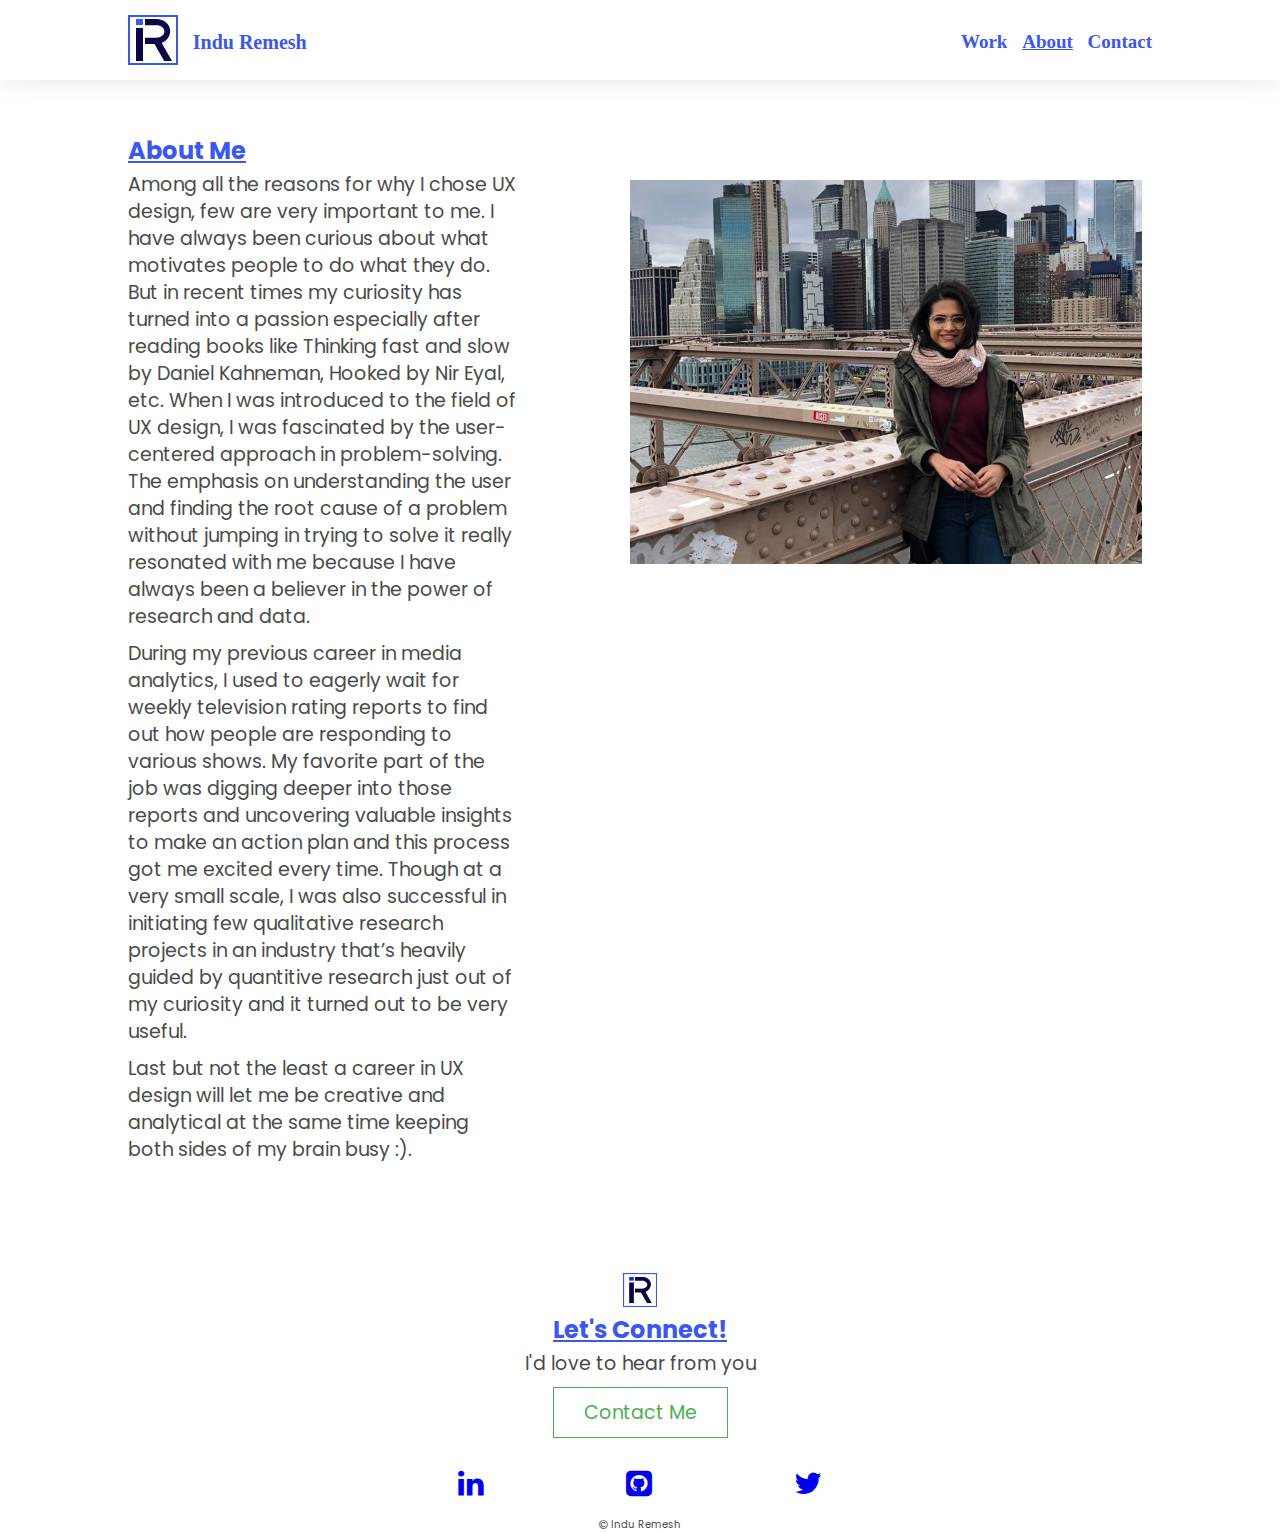
==== about.html @ 382ebcd5 "Add Sticky Nav" ====
<!DOCTYPE html>
<html>

<head>
  <title>Portfolio | Indu Remesh</title>
  <meta charset="utf-8">
  <meta name="viewport" content="width=device-width, initial-scale=1">
  <link href='https://fonts.googleapis.com/css?family=Poppins' rel='stylesheet'>
  <link href='https://fonts.googleapis.com/css?family=Roboto' rel='stylesheet'>
  <link rel="stylesheet" href="https://cdnjs.cloudflare.com/ajax/libs/font-awesome/4.7.0/css/font-awesome.min.css">
  <link rel="stylesheet" type="text/css" href="css/normalize.css">
  <link rel="stylesheet" type="text/css" href="css/style.css">
</head>

<div class="topnav desktopnone">
  <div class="navitems">
    <a href="index.html" class="active irlogo"><img src="images/mylogo.svg" alt="mylogo"></a>
    <div id="myLinks">
      <a href="index.html">Work</a>
      <a href="about.html"><span>About</span></a>
      <a href="contact.html">Contact</a>
    </div>
    <a href="javascript:void(0);" class="icon" onclick="myFunction()">
      <i class="fa fa-bars hambutton"></i>
    </a>
  </div>
</div>
<script>
  function myFunction() {
    var x = document.getElementById("myLinks");
    if (x.style.display === "block") {
      x.style.display = "none";
    } else {
      x.style.display = "block";
    }
  }
</script>
<nav class="blue bold none">
  <ul>
    <div class="navelements">
      <div class="logounit">
        <a href="index.html"><li class="irlogo"><img src="images/mylogo.svg" alt="logo"></li></a>
        <a href="index.html"><li class="myname blue">Indu Remesh</li></a>
      </div>
      <div class="menuicon fontawesome">
        <li><i class="fa fa-bars"></i></li>
      </div>
      <div class="links none">
        <a href="index.html"><li class="work">Work</li></a>
        <a href="about.html"><li class="about underline">About</li></a>
        <a href="contact.html"><li class="contact">Contact</li></a>
      </div>
    </div>
  </ul>
</nav>
<body>
  <div class="container aboutfull">
    <img src="images/induremeshpic.jpg" class="mypic none2" alt="My picture">
    <div class="myabout">
      <h2>About Me</h2>
      <p>Among all the reasons for why I chose UX design, few are very important to me. I have always been curious about what motivates people to do what they do. But in recent times my curiosity has turned into a passion especially after reading
        books like Thinking fast and slow by Daniel Kahneman, Hooked by Nir Eyal, etc. When I was introduced to the field of UX design, I was fascinated by the user-centered approach in problem-solving. The emphasis on understanding the user and
        finding the root cause of a problem without jumping in trying to solve it really resonated with me because I have always been a believer in the power of research and data.</p>

      <p>During my previous career in media analytics, I used to eagerly wait for weekly television rating reports to find out how people are responding to various shows. My favorite part of the job was digging deeper into those reports and
        uncovering valuable insights to make an action plan and this process got me excited every time. Though at a very small scale, I was also successful in initiating few qualitative research projects in an industry that’s heavily guided by
        quantitive research just out of my curiosity and it turned out to be very useful.</p>

      <p>Last but not the least a career in UX design will let me be creative and analytical at the same time keeping both sides of my brain busy :).</p>
    </div>
    <img src="images/induremeshpic.jpg" class="none desktopnone comview deskpic" alt="My picture">
  </div>
  <footer class="aligncenter">
    <img src="images/mylogo.png" class="footerlogo" width="34px" alt="logo">
    <h2 class="footernote">Let's Connect!</h2>
    <h3 class="none">I'd love to hear from you</h3>
    <a href="contact.html"><button name="button">Contact Me</button><br></a>
    <ul class="socialicons fontawesome">
      <a href="https://www.linkedin.com/in/indurk/" target="_blank">
        <li><i class="fa fa-linkedin"></i></li>
      </a>
      <a href="https://github.com/Indulr" target="_blank">
        <li><i class="fa fa-github-square"></i></li>
      </a>
      <a href="https://twitter.com/iindurem" target="_blank">
        <li><i class="fa fa-twitter"></i><br></li>
      </a>
    </ul>
    <div class="copyright">
      <i class="fa fa-copyright"></i> Indu Remesh

    </div>
  </footer>
  <!-- Global site tag (gtag.js) - Google Analytics -->
<script async src="https://www.googletagmanager.com/gtag/js?id=UA-143614689-1"></script>
<script>
  window.dataLayer = window.dataLayer || [];
  function gtag(){dataLayer.push(arguments);}
  gtag('js', new Date());

  gtag('config', 'UA-143614689-1');
</script>

</body>





</html>
---- css/style.css ----
/* GLOBAL STYLES */
* {
  box-sizing: border-box;
}


html{
  font-size: 10px;
  font-family: "poppins";
  color: #4A4A4A;
}

h1{
font-size: 3rem;
color:#3A58ED;
line-height: 4rem;
font-weight: bold;
}

h2{
  font-size: 2rem;
  line-height: 3.4rem;
  color:#3A58ED;
  text-decoration: underline;
  font-weight: bold;
}

h3{
  font-size: 1.6rem;
  line-height: 2.7rem;
}

h4{
  font-size: 1.4rem;
  margin-bottom:5px;
}
p{
  font-size: 1.6rem;
  line-height: 2.7rem;
  margin-bottom: 10px;
}
.fontawesome{
  font-size: 20px;
}

.none{
  display: none;}

  button {
    border: 1px solid #4CAF4F;
    background-color: white;
    color: #4CAF4F ;
    padding: 5px 5px;
    text-align: center;
    text-decoration: none;
    font-family: "poppins";
    font-size: 14px;
    margin-top: 10px;
    margin-bottom: 10px;
    cursor: pointer;
  }

button:hover{
  text-shadow: 0px 0px 6px rgba(255, 255, 255, 1);
  -webkit-box-shadow: 0px 5px 40px -10px rgba(0,0,0,0.57);
  -moz-box-shadow: 0px 5px 40px -10px rgba(0,0,0,0.57);
  transition: all 0.4s ease 0s;
}

  .aligncenter{
    text-align: center;
  }
  .halfimg{
    width: 48%;
  }

  .fullimg{
    width: 90%;
  }

  .marginbottom{
    margin-bottom: 40px;
  }

  .marginbottomsmall{
    margin-bottom: 20px;
  }

  .alignleft{
    text-align: left;
  }


  .blue{
      color:#3A58ED;
    }

    .black{
      color: #000000;
    }

    hr{
      border-top: 1px solid red;
    }

    .red{
      color:#E76155;
    }

    .emp{
      font-size: 2.5rem;
    }

    .squarelist {list-style-type: square;}

    .divider{
      width: 100%;
      height: 3px;
      color: red;
    }

    .bold{
      font-weight: bold;
    }
    .underline{
      text-decoration: underline;
    }

    .marginaround{
      margin: 2%;
    }

a:visited{
  color :#3A58ED;
}

a:hover{
  color: black;
}

/* navigation */

.topnav {
  box-shadow: 0 -22px 43px 0px rgba(0,0,0,.4);
}

.navitems{
  width: 91%;
  margin: 0 auto;
}


.topnav img{
  width: 50px;
}

.topnav #myLinks {
  display: none;
}

.topnav a {
  color: #3A58ED;
  padding: 5px 5px;
  text-decoration: none;
  font-size: 17px;
  display: block;
  font-weight: bold;
  font-family: "Raleway";
}

#myLinks a{
  padding-top: 8%;
  padding-bottom: 8%;
  border-bottom: 1px solid #7B8DE4;
}

#myLinks a:hover{
  color:black;
}


.topnav a.icon {
  display: block;
  position: absolute;
  right: 16px;
  top: 10px;
  font-size: 30px;
  color:#3A58ED ;
}

.topnav a:visited {
  color: #3A58ED;
}

.topnav a:hover {
  color:#3A58ED ;
}




/* Header */


header.home, .flonomain{

margin-bottom: 30px;
margin-top: 30px;

}

.herohi, .oneliner{
  font-size: 2rem;
  color: #9B9B9B;
   font-family: "Roboto";
   line-height: 3rem;
}

.heroname{
  font-family: "Roboto";
  margin-bottom: 10px;
}
.illustration{
  width: 100%;
  margin: 0 auto;
}

.herobutton{
  text-align: center;
}

.navdirection{
  padding: 2%;
  margin: 0 auto;
  background-color:#D9F6F1;
  box-shadow:
}


.navdirection a {
  font-size: 16px;
  margin-right: 30px;
  text-decoration: none;
}





.navdirection a:visited{
  color: #3A58ED;
}



/* Main */

.container{
  width: 91%;
  margin:0 auto;
}

/* Project Card on Homepage */

.project{
  width:90%;
  margin: 0 auto;
  margin-top: 50px;
  box-shadow: 0 2px 4px 0 rgba(0, 0, 0, 0.2), 0 6px 20px 0 rgba(0, 0, 0, 0.19);
  margin-bottom: 50px;

}

.projectimage{

  padding: 5%;
  background-color:#D9F6F1;
}

.projectdescription{
padding: 5%;
}

.pro1{
  width: 90%;
}


/*Case Study*/

.bgcolor{
  background-color: #D9F6F1;
}

.colorbox{
  padding:5%

}

.margincenter{
  margin: 0 auto;
}

.personaimage{
  width: 50%;
}

.papersketchimg, .wireframeimg{
  width: 80%;
}


ul.listspace li{
  margin-bottom: 10px;
}

.border{
  border-style: solid;
  border-width: thin;
}


  .previous{
    float: left;
  }

.next{
  float: right;
}

.topbutton{
  margin: 0 auto;
}

.endbuttons{
  height:   50px;
}
/* Footer */

footer ul{
  display: flex;
  width: 30%;
  justify-content: space-between;
  margin: 0 auto;
}

.socialicons{
  padding: 10px 10px;
  margin-top: 10px;
  margin-bottom: 10px;
}

.cricon{
  font-size: 1.5rem
}
.crname{
  font-size: 1.0rem
}

.cricon, .crname{
  display: inline-block;
  vertical-align: middle;
}

/*Contact Page*/

.contacttext{
  margin-top: 50px;
  margin-bottom: 20px;

}
.contactfull{
margin-bottom: 100px;

}

#contact input[type="text"],
#contact input[type="email"],
#contact input[type="tel"],
#contact input[type="url"],
#contact textarea,
#contact button[type="submit"] {
  font: 400 12px/16px "Poppins", Helvetica, Arial, sans-serif;
}

#contact {
  background: white;
  padding: 3%;

  box-shadow: 0 0 20px 0 rgba(0, 0, 0, 0.2), 0 5px 5px 0 rgba(0, 0, 0, 0.24);
}

fieldset {
  border: medium none !important;
  margin: 0 0 10px;
  min-width: 100%;
  padding: 0%;
  width: 100%;
}

#contact input[type="text"],
#contact input[type="email"],
#contact input[type="tel"],
#contact input[type="url"],
#contact textarea {
  width: 100%;
  border: 1px solid #ccc;
  background: #FFF;
  margin: 1%;
  padding: 1%;
}

#contact input[type="text"]:hover,
#contact input[type="email"]:hover,
#contact input[type="tel"]:hover,
#contact input[type="url"]:hover,
#contact textarea:hover {
  -webkit-transition: border-color 0.3s ease-in-out;
  -moz-transition: border-color 0.3s ease-in-out;
  transition: border-color 0.3s ease-in-out;
  border: 1px solid #aaa;
}

#contact textarea {
  max-width: 100%;
  height: 100px;

}

#contact button[type="submit"] {
}


.copyright {
  text-align: center;
}

#contact input:focus,
#contact textarea:focus {
  outline: 0;
  border: 1px solid #aaa;
}

::-webkit-input-placeholder {
  color: #888;
}

:-moz-placeholder {
  color: #888;
}

::-moz-placeholder {
  color: #888;
}

:-ms-input-placeholder {
  color: #888;
}

.inputspace{
  height: 40px;
}


/*About Page*/
.mypic{
  max-width: 100%;
  margin-bottom: 30px;

}

.aboutfull{
  margin-top: 30px;
}




@media screen and (min-width: 575px){

/*Global Styles */

   .none{
     display: block;
   }

   .nobutton{
     display:none;
   }

   h1{
   font-size: 6rem;
   line-height: 9rem;
   }

   h2{
     font-size: 2.4rem;
     line-height: 4.1rem;
   }

   h3{
     font-size: 1.9rem;
     line-height: 2.7rem;
   }

   p{
     font-size: 1.9rem;
     line-height: 2.7rem;
   }
.fontawesome{
  font-size: 3rem;
}
   button {
  padding: 8px 8px;
  font-size: 16px;
}

.tabnone{
  display:none;
}


.desktopnone{
  display:none;
}


/* Navigation */
nav{
  width: 100%;
  height: 80px;
  box-shadow: 0 -22px 43px 0px rgba(0,0,0,.4);
  font-family: "Raleway";
  font-size: 1.9rem;
position: relative;
}

.navelements{
  width: 80%;
  margin: 0 auto;
  display: flex;
  justify-content: space-between;
  align-items: center;
}


.irlogo,.myname{
  display: inline-block;
  vertical-align:middle;
}


.menuicon{
  display: none;
}

.irlogo{

  margin-right:10px;
  margin-top: 15px;
  margin-bottom: 15px;
}

.myname{
  font-size: 2rem;
}
.work, .about, .contact{
  display: inline-block;
  margin-left: 10px;
}



.links a:visited{
  color: #3A58ED;
}

.links a:link {
  color:#3A58ED ;
}


.links a:hover {
  color: black;
}

.links a:active {
  color: #3A58ED ;
}

.myname:hover{
  color: black;
}

/*Main */

.container{
  width: 80%;
  margin: 0 auto;
}

/* Header */
header.home{
  margin-top: 40px;
  margin-bottom: 60px;

}

.herohi, .oneliner{
  font-size: 3.5rem;
  line-height: 5.3rem;
}

.herobutton{
text-align: center;
}

.illustration{
  width: 90%;
  margin: 0 auto;
}
.viewmore{
  text-align: center;
  margin-bottom: 100px;
}




/* Project Card*/
.project{
width: 80%;
margin-bottom: 150px;
}

.pro1 , .pro2{
  display: inline-block;
  width: 48% ;
  margin-right: 5px;
}

.projectdescription{
  text-align: left;
}

.projectdescription p{
  line-height: 2.9rem;
}

/*Footer */

.footerlogo{
  margin: 0 auto;
}
.cricon{
  font-size: 20px;
}


/*Case Study */

.papersketchimg{
  width: 30%;
  margin: 1%;
}

.wireframeimg{
  display: inline-block;
  width: 40%;
  margin: 1%;
}


.colorbox{
  padding: 3%;
}

.personaimage{
  width: 30%;

}

.personaclass {
  width: 45%;
  display: inline-block;
  margin: 1%;

}

.personaclass ,{
  width: 45%;
  display: inline-block;
  margin: 1%;

}

.storyandfeature{
  width: 45%;
  display: inline-block;
  vertical-align: text-top;

}

.utupload{
  width: 20%;
  margin: 1%;
}

.fullimg{
  width: 45%;
  margin: 1%;
}

.visualtypo, .visualcolor, .visualcolorpalette{
  width: 48%;
  display: inline-block;
  vertical-align: middle;
}

.typo{
  height:10px;
}

.signupop1, .signupop2{

  width:25%;

}

.signupop1{
  margin-right: 10px;
}
.utbox{
  width: 25%;
}

ul.lessmarginbottom{
  margin-bottom: 5px;
}


.finalresult1, .finalresult2, .finalresult3{
  width: 48%;
  display: inline-block;
  vertical-align: middle;

}

.reducedcontainer{
  width:95%;
  margin: 0 auto;
}

.google, .dropbox, .box{
  width: 25%;
  display: inline-block;
  vertical-align: top;
  margin: 4%;
}

.compbutton, .topbutton{
  text-align: center;
}

.topbutton{
  margin-bottom: 50px;
}

.psrt{
  width: 48%;
  display: inline-block;
  margin: 1%;

}

.roleandtools{
  float: right;
  text-align: center;
}

.marginforproblem{
  margin-bottom: 80px;

}
.flonotext{
  margin-right: 10px;
}

.flonoheadcomp{
  width: 48%;
  display: inline-block;
  vertical-align: middle;

}

.userstories{
  margin-right: 40px;
}

.storybutton{
  text-align: center;
}

.alignleft{
  text-align: left;
}

.featuresonly{
  float: right;
}

.videowidth{
  width: 48%;
}

.contactfull{
  margin-bottom: 500px;
}

.deskpic{
  max-width: 100%;
}

.aboutfull{
  margin-top: 50px;
}



}

@media screen and (min-width: 991px){

/* Global Styles */
  button {
  padding: 10px 30px;
  font-size: 19px;
  }

  .comview{
    display:block;
  }
  .none2{
    display: none;
  }


/* Header */
  .heroelement{
    width:48%;
    display: inline-block;
    vertical-align: middle;
  }

.illustration{
  float: right;
}
.herobutton{
  text-align: left;
}

.viewmore{
  text-align: center;
  margin-bottom: 100px;

}

.contactform, .contacttext{
  width: 48%;
  display: inline-block;
  vertical-align: middle;

}

.contactfull{
  margin-top: 100px;
  margin-bottom: 420px;
}

.contactform{
  float: right;
}

.deskpic{
  margin: 1%;
  float: right;
  margin-top: 50px;
}
.myabout{
  width: 38%;
}

.deskpic{
  width: 50%;
}

.myabout, .deskpic{
  display: inline-block;
  vertical-align:middle;}

.aboutfull{
  margin-bottom: 100px;
}

.myname{
  font-family:"Raleway";
}





}
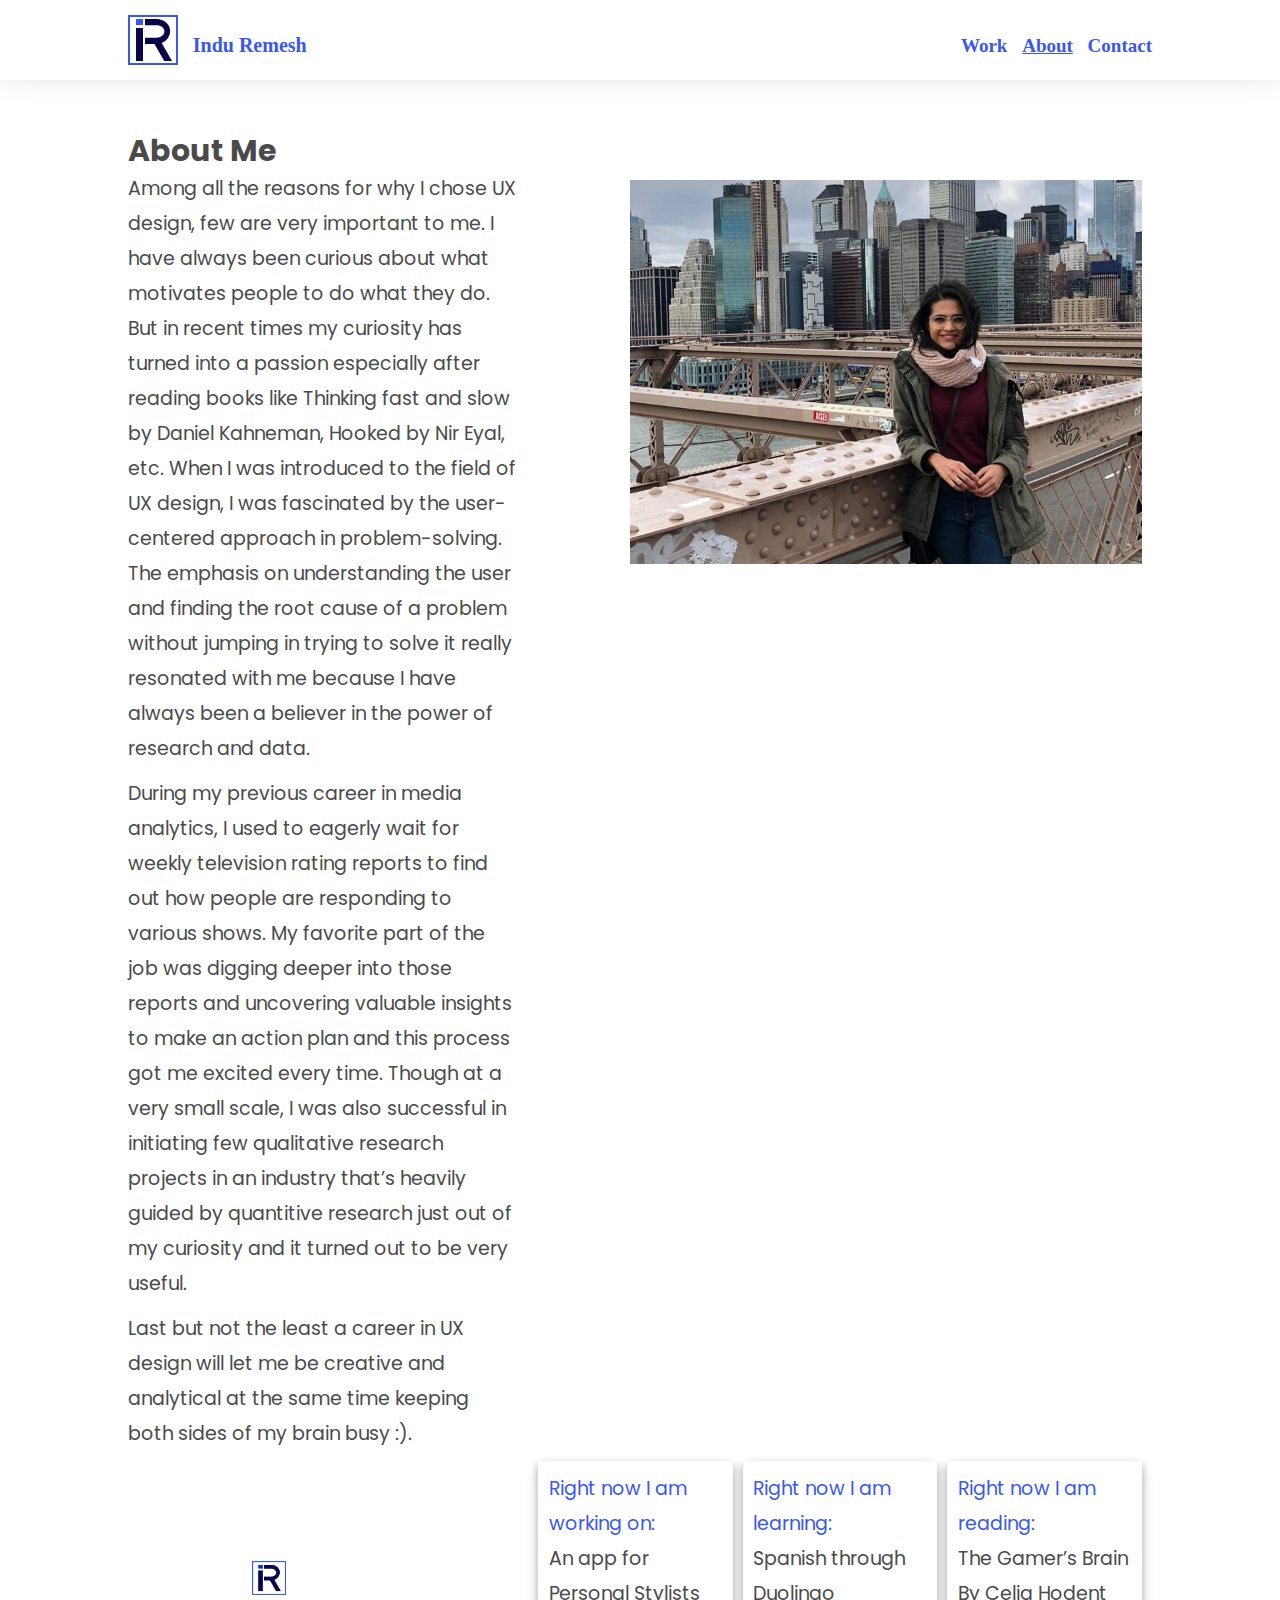
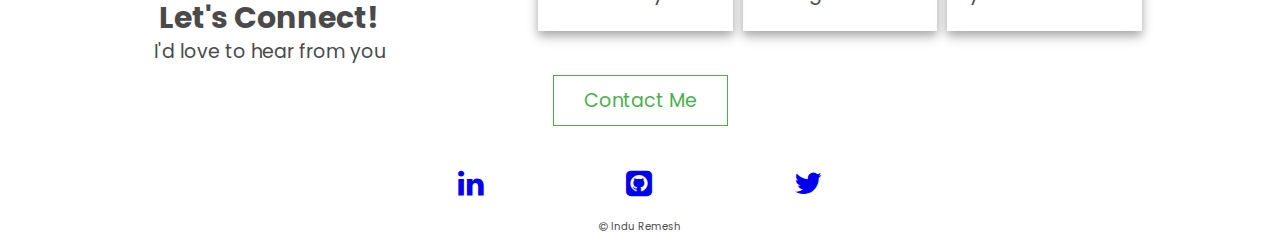
==== commit f36c1630: "Make changes to project page" ====
--- a/about.html
+++ b/about.html
@@ -57,18 +57,44 @@
   <div class="container aboutfull">
     <img src="images/induremeshpic.jpg" class="mypic none2" alt="My picture">
     <div class="myabout">
+      <div class="about1">
+
+
       <h2>About Me</h2>
       <p>Among all the reasons for why I chose UX design, few are very important to me. I have always been curious about what motivates people to do what they do. But in recent times my curiosity has turned into a passion especially after reading
         books like Thinking fast and slow by Daniel Kahneman, Hooked by Nir Eyal, etc. When I was introduced to the field of UX design, I was fascinated by the user-centered approach in problem-solving. The emphasis on understanding the user and
         finding the root cause of a problem without jumping in trying to solve it really resonated with me because I have always been a believer in the power of research and data.</p>
+</div>
+<div class="about2">
+
 
       <p>During my previous career in media analytics, I used to eagerly wait for weekly television rating reports to find out how people are responding to various shows. My favorite part of the job was digging deeper into those reports and
         uncovering valuable insights to make an action plan and this process got me excited every time. Though at a very small scale, I was also successful in initiating few qualitative research projects in an industry that’s heavily guided by
         quantitive research just out of my curiosity and it turned out to be very useful.</p>
 
+
       <p>Last but not the least a career in UX design will let me be creative and analytical at the same time keeping both sides of my brain busy :).</p>
+</div>
     </div>
     <img src="images/induremeshpic.jpg" class="none desktopnone comview deskpic" alt="My picture">
+
+  <div class="rightnowarea">
+     <div class="rightnowbox">
+    <p><span class="blue">Right now I am reading:</span><br> The Gamer’s Brain
+By Celia Hodent</p>
+</div>
+<div class="rightnowbox">
+<p><span class="blue">Right now I am learning:</span><br>Spanish through Duolingo
+</p>
+</div>
+<div class="rightnowbox">
+<p><span class="blue">Right now I am working on:</span><br>An app for Personal Stylists</p>
+</div>
+</div>
+</div>
+  </div>
+  <div class="">
+
   </div>
   <footer class="aligncenter">
     <img src="images/mylogo.png" class="footerlogo" width="34px" alt="logo">
--- a/css/style.css
+++ b/css/style.css
@@ -18,12 +18,17 @@
 }
 
 h2{
-  font-size: 2rem;
-  line-height: 3.4rem;
-  color:#3A58ED;
-  text-decoration: underline;
+  font-size: 2.4rem;
+  line-height: 3rem;
+  color:;
+  text-decoration:none;
   font-weight: bold;
 }
+
+.h2color{
+  color: ;
+}
+
 
 h3{
   font-size: 1.6rem;
@@ -56,7 +61,7 @@
     font-family: "poppins";
     font-size: 14px;
     margin-top: 10px;
-    margin-bottom: 10px;
+    margin-bottom: 20px;
     cursor: pointer;
   }
 
@@ -137,6 +142,13 @@
 a:hover{
   color: black;
 }
+
+.sticky {
+  position: fixed;
+  top: 0;
+  width: 100%;
+}
+
 
 /* navigation */
 
@@ -232,8 +244,8 @@
 .navdirection{
   padding: 2%;
   margin: 0 auto;
-  background-color:#D9F6F1;
-  box-shadow:
+  background-color:#f6e8ea;
+
 }
 
 
@@ -241,7 +253,16 @@
   font-size: 16px;
   margin-right: 30px;
   text-decoration: none;
-}
+  font-weight: bold;
+}
+
+
+.finalborder{
+  border: 1px solid #3A58ED ;
+  padding: 1%
+}
+
+
 
 
 
@@ -331,6 +352,11 @@
 .topbutton{
   margin: 0 auto;
 }
+
+li{
+  line-height: 3.5rem;
+}
+
 
 .endbuttons{
   height:   50px;
@@ -474,6 +500,13 @@
 }
 
 
+.rightnowbox{
+  width: 50%;
+  padding: 2%;
+  box-shadow: 0 4px 8px 0 rgba(0, 0, 0, 0.2), 0 6px 12px 0 rgba(0, 0, 0, 0.19);
+  margin-bottom: 20px;
+}
+
 
 
 @media screen and (min-width: 575px){
@@ -494,9 +527,10 @@
    }
 
    h2{
-     font-size: 2.4rem;
+     font-size: 3rem;
      line-height: 4.1rem;
    }
+
 
    h3{
      font-size: 1.9rem;
@@ -505,7 +539,7 @@
 
    p{
      font-size: 1.9rem;
-     line-height: 2.7rem;
+     line-height: 3.5rem;
    }
 .fontawesome{
   font-size: 3rem;
@@ -827,6 +861,7 @@
 
 
 
+
 }
 
 @media screen and (min-width: 991px){
@@ -864,6 +899,18 @@
   margin-bottom: 100px;
 
 }
+.tools{
+  margin-top: 50px;
+}
+
+.tools h3{
+  line-height: 3rem;
+}
+
+.roles h3{
+  line-height: 3rem;
+}
+
 
 .contactform, .contacttext{
   width: 48%;
@@ -906,8 +953,16 @@
   font-family:"Raleway";
 }
 
-
-
-
-
-}
+.rightnowbox{
+  width: 19%;
+  padding: 1%;
+  box-shadow: 0 4px 8px 0 rgba(0, 0, 0, 0.2), 0 6px 12px 0 rgba(0, 0, 0, 0.19);
+  margin-bottom: 20px;
+  display: inline-block;
+  margin-right:  10px;
+  float: right;
+}
+
+
+
+}
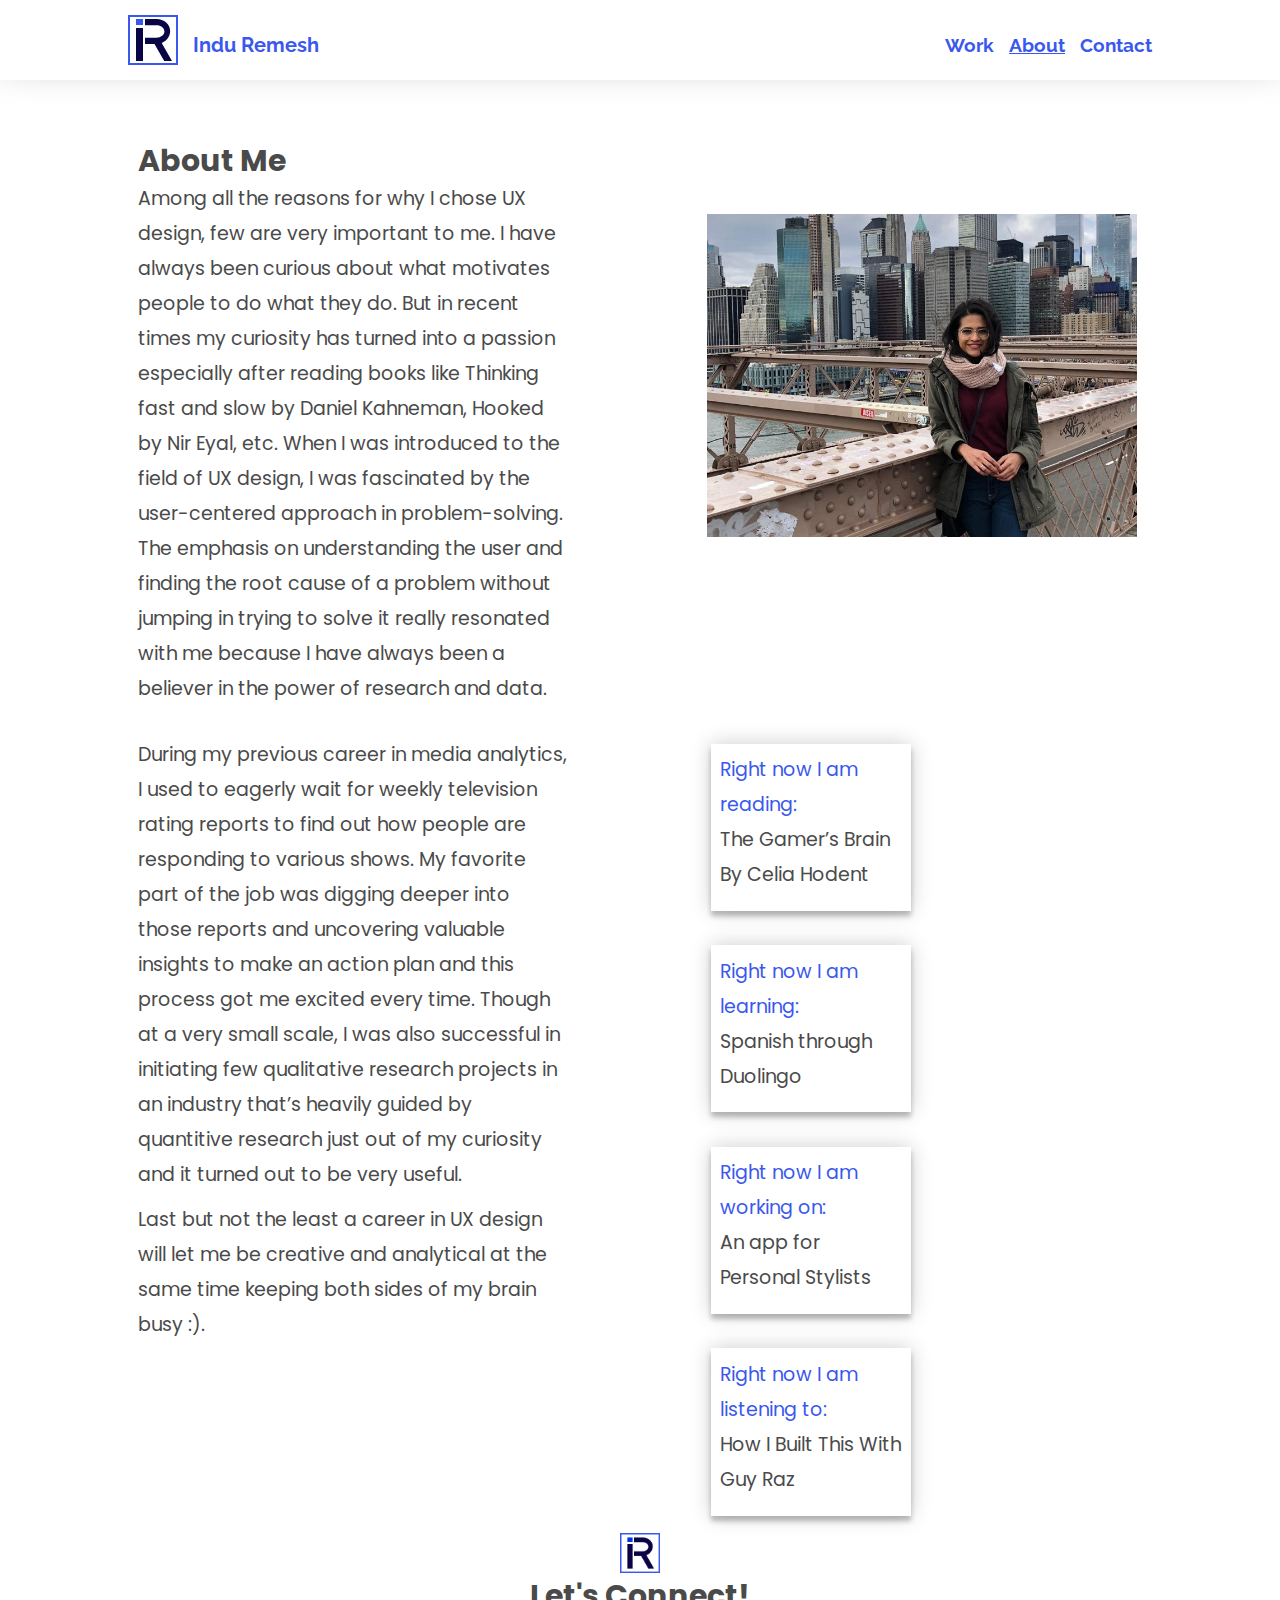
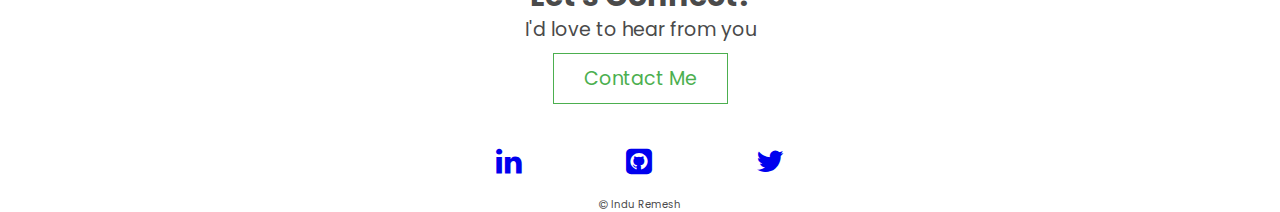
==== commit c05d776a: "Make changes to sticky nav" ====
--- a/about.html
+++ b/about.html
@@ -7,10 +7,15 @@
   <meta name="viewport" content="width=device-width, initial-scale=1">
   <link href='https://fonts.googleapis.com/css?family=Poppins' rel='stylesheet'>
   <link href='https://fonts.googleapis.com/css?family=Roboto' rel='stylesheet'>
+  <link href='https://fonts.googleapis.com/css?family=Raleway:800' rel='stylesheet' type='text/css'>
+<link href='https://fonts.googleapis.com/css?family=Raleway:100' rel='stylesheet' type='text/css'>
+
+
   <link rel="stylesheet" href="https://cdnjs.cloudflare.com/ajax/libs/font-awesome/4.7.0/css/font-awesome.min.css">
   <link rel="stylesheet" type="text/css" href="css/normalize.css">
   <link rel="stylesheet" type="text/css" href="css/style.css">
 </head>
+
 
 <div class="topnav desktopnone">
   <div class="navitems">
@@ -54,83 +59,81 @@
   </ul>
 </nav>
 <body>
-  <div class="container aboutfull">
-    <img src="images/induremeshpic.jpg" class="mypic none2" alt="My picture">
-    <div class="myabout">
-      <div class="about1">
+  <div class="container">
+    <div class="aboutinfull">
 
 
+    <div class="firstpartabout">
       <h2>About Me</h2>
-      <p>Among all the reasons for why I chose UX design, few are very important to me. I have always been curious about what motivates people to do what they do. But in recent times my curiosity has turned into a passion especially after reading
-        books like Thinking fast and slow by Daniel Kahneman, Hooked by Nir Eyal, etc. When I was introduced to the field of UX design, I was fascinated by the user-centered approach in problem-solving. The emphasis on understanding the user and
-        finding the root cause of a problem without jumping in trying to solve it really resonated with me because I have always been a believer in the power of research and data.</p>
-</div>
-<div class="about2">
+       <p>Among all the reasons for why I chose UX design, few are very important to me. I have always been curious about what motivates people to do what they do. But in recent times my curiosity has turned into a passion especially after reading
+         books like Thinking fast and slow by Daniel Kahneman, Hooked by Nir Eyal, etc. When I was introduced to the field of UX design, I was fascinated by the user-centered approach in problem-solving. The emphasis on understanding the user and
+         finding the root cause of a problem without jumping in trying to solve it really resonated with me because I have always been a believer in the power of research and data.</p>
+    </div>
+    <div class="firstpartabout floatright margintop">
+     <img src="images/induremeshpic.jpg" class="none desktopnone comview deskpic" alt="My picture">
+       </div>
 
-
-      <p>During my previous career in media analytics, I used to eagerly wait for weekly television rating reports to find out how people are responding to various shows. My favorite part of the job was digging deeper into those reports and
+       <div class="secondpartabout">
+         <p>During my previous career in media analytics, I used to eagerly wait for weekly television rating reports to find out how people are responding to various shows. My favorite part of the job was digging deeper into those reports and
         uncovering valuable insights to make an action plan and this process got me excited every time. Though at a very small scale, I was also successful in initiating few qualitative research projects in an industry that’s heavily guided by
         quantitive research just out of my curiosity and it turned out to be very useful.</p>
 
 
       <p>Last but not the least a career in UX design will let me be creative and analytical at the same time keeping both sides of my brain busy :).</p>
-</div>
-    </div>
-    <img src="images/induremeshpic.jpg" class="none desktopnone comview deskpic" alt="My picture">
 
-  <div class="rightnowarea">
-     <div class="rightnowbox">
+       </div>
+       <div class="secondpartbox">
+         <div class="rightnowarea">
+     <div class="box newrightnow">
     <p><span class="blue">Right now I am reading:</span><br> The Gamer’s Brain
 By Celia Hodent</p>
 </div>
-<div class="rightnowbox">
+<div class="box newrightnow">
 <p><span class="blue">Right now I am learning:</span><br>Spanish through Duolingo
 </p>
 </div>
-<div class="rightnowbox">
+<div class="box newrightnow">
 <p><span class="blue">Right now I am working on:</span><br>An app for Personal Stylists</p>
+</div>
+<div class="box newrightnow">
+<p><span class="blue">Right now I am listening to:</span><br>How I Built This With Guy Raz </p>
 </div>
 </div>
 </div>
   </div>
-  <div class="">
 
-  </div>
-  <footer class="aligncenter">
-    <img src="images/mylogo.png" class="footerlogo" width="34px" alt="logo">
-    <h2 class="footernote">Let's Connect!</h2>
-    <h3 class="none">I'd love to hear from you</h3>
-    <a href="contact.html"><button name="button">Contact Me</button><br></a>
-    <ul class="socialicons fontawesome">
-      <a href="https://www.linkedin.com/in/indurk/" target="_blank">
-        <li><i class="fa fa-linkedin"></i></li>
-      </a>
-      <a href="https://github.com/Indulr" target="_blank">
-        <li><i class="fa fa-github-square"></i></li>
-      </a>
-      <a href="https://twitter.com/iindurem" target="_blank">
-        <li><i class="fa fa-twitter"></i><br></li>
-      </a>
-    </ul>
-    <div class="copyright">
-      <i class="fa fa-copyright"></i> Indu Remesh
+          </div>
 
-    </div>
-  </footer>
-  <!-- Global site tag (gtag.js) - Google Analytics -->
-<script async src="https://www.googletagmanager.com/gtag/js?id=UA-143614689-1"></script>
-<script>
-  window.dataLayer = window.dataLayer || [];
-  function gtag(){dataLayer.push(arguments);}
-  gtag('js', new Date());
+          <footer class="aligncenter container">
+            <img src="images/mylogo.png" class="footerlogo" width="40px" alt="logo">
+            <h2 class="footernote">Let's Connect!</h2>
+            <h3 class="none">I'd love to hear from you</h3>
+            <a href="contact.html"><button name="button">Contact Me</button><br></a>
+            <ul class="socialicons fontawesome">
+              <a href="https://www.linkedin.com/in/indurk/" target="_blank">
+                <li><i class="fa fa-linkedin"></i></li>
+              </a>
+              <a href="https://github.com/Indulr" target="-_blank">
+                <li><i class="fa fa-github-square"></i></li>
+              </a>
+              <a href="https://twitter.com/iindurem" target="_blank">
+                <li><i class="fa fa-twitter"></i><br></li>
+              </a>
+            </ul>
+            <i class="fa fa-copyright"></i> Indu Remesh
+          </footer>
+        </div>
+        </div>
+        <!-- Global site tag (gtag.js) - Google Analytics -->
+        <script async src="https://www.googletagmanager.com/gtag/js?id=UA-143614689-1"></script>
+        <script>
+        window.dataLayer = window.dataLayer || [];
+        function gtag(){dataLayer.push(arguments);}
+        gtag('js', new Date());
 
-  gtag('config', 'UA-143614689-1');
-</script>
+        gtag('config', 'UA-143614689-1');
+        </script>
 
-</body>
+        </body>
 
-
-
-
-
-</html>
+        </html>
--- a/css/style.css
+++ b/css/style.css
@@ -19,7 +19,7 @@
 
 h2{
   font-size: 2.4rem;
-  line-height: 3rem;
+  line-height: 3.4rem;
   color:;
   text-decoration:none;
   font-weight: bold;
@@ -209,10 +209,7 @@
 }
 
 
-
-
 /* Header */
-
 
 header.home, .flonomain{
 
@@ -240,38 +237,6 @@
 .herobutton{
   text-align: center;
 }
-
-.navdirection{
-  padding: 2%;
-  margin: 0 auto;
-  background-color:#f6e8ea;
-
-}
-
-
-.navdirection a {
-  font-size: 16px;
-  margin-right: 30px;
-  text-decoration: none;
-  font-weight: bold;
-}
-
-
-.finalborder{
-  border: 1px solid #3A58ED ;
-  padding: 1%
-}
-
-
-
-
-
-
-
-.navdirection a:visited{
-  color: #3A58ED;
-}
-
 
 
 /* Main */
@@ -489,23 +454,9 @@
 
 
 /*About Page*/
-.mypic{
-  max-width: 100%;
-  margin-bottom: 30px;
-
-}
-
-.aboutfull{
-  margin-top: 30px;
-}
-
-
-.rightnowbox{
-  width: 50%;
-  padding: 2%;
-  box-shadow: 0 4px 8px 0 rgba(0, 0, 0, 0.2), 0 6px 12px 0 rgba(0, 0, 0, 0.19);
-  margin-bottom: 20px;
-}
+
+
+
 
 
 
@@ -603,6 +554,9 @@
   margin-left: 10px;
 }
 
+.links a{
+  font-family:"Raleway";
+}
 
 
 .links a:visited{
@@ -854,11 +808,6 @@
 .deskpic{
   max-width: 100%;
 }
-
-.aboutfull{
-  margin-top: 50px;
-}
-
 
 
 
@@ -931,15 +880,12 @@
 .deskpic{
   margin: 1%;
   float: right;
-  margin-top: 50px;
 }
 .myabout{
   width: 38%;
 }
 
-.deskpic{
-  width: 50%;
-}
+
 
 .myabout, .deskpic{
   display: inline-block;
@@ -953,16 +899,82 @@
   font-family:"Raleway";
 }
 
-.rightnowbox{
-  width: 19%;
-  padding: 1%;
-  box-shadow: 0 4px 8px 0 rgba(0, 0, 0, 0.2), 0 6px 12px 0 rgba(0, 0, 0, 0.19);
-  margin-bottom: 20px;
-  display: inline-block;
-  margin-right:  10px;
+.newrightnow{
+  width: 200px;
+  box-shadow:0 0 20px 0 rgba(0, 0, 0, 0.2), 0 5px 5px 0 rgba(0, 0, 0, 0.24);
+  padding: 2%;
+
+}
+
+.firstpartabout{
+  width: 42%;
+  display: inline-block;
+  vertical-align: middle;
+  margin: 1%;
+}
+
+.floatright{
   float: right;
 }
 
-
-
-}
+.margintop{
+margin-top: 80px;
+
+}
+
+.aboutinfull{
+  margin-top: 50px;
+}
+
+.secondpartbox{
+  width: 42%;
+  margin-left: 11%;
+
+}
+
+
+.secondpartabout{
+  width: 42%;
+  margin: 1%;
+}
+
+
+.secondpartbox, .secondpartabout{
+display: inline-block;
+vertical-align: top;
+}
+
+.navdirection{
+  margin: 0 auto;
+  background-color:#f6e8ea;
+  padding-top:2%;
+  padding-bottom: 2%;
+}
+
+.stickymenuitems{
+  width: 80%;
+  margin: 0 auto;
+}
+
+.navdirection a {
+  font-size: 16px;
+  margin-right: 3%;
+  margin-top: 2%;
+  margin-bottom: 2%;
+  text-decoration: none;
+  font-weight: bold;
+  font-family: "Raleway";
+}
+
+
+.finalborder{
+  border: 1px solid #3A58ED ;
+  padding: 1%
+}
+
+
+
+
+
+
+}
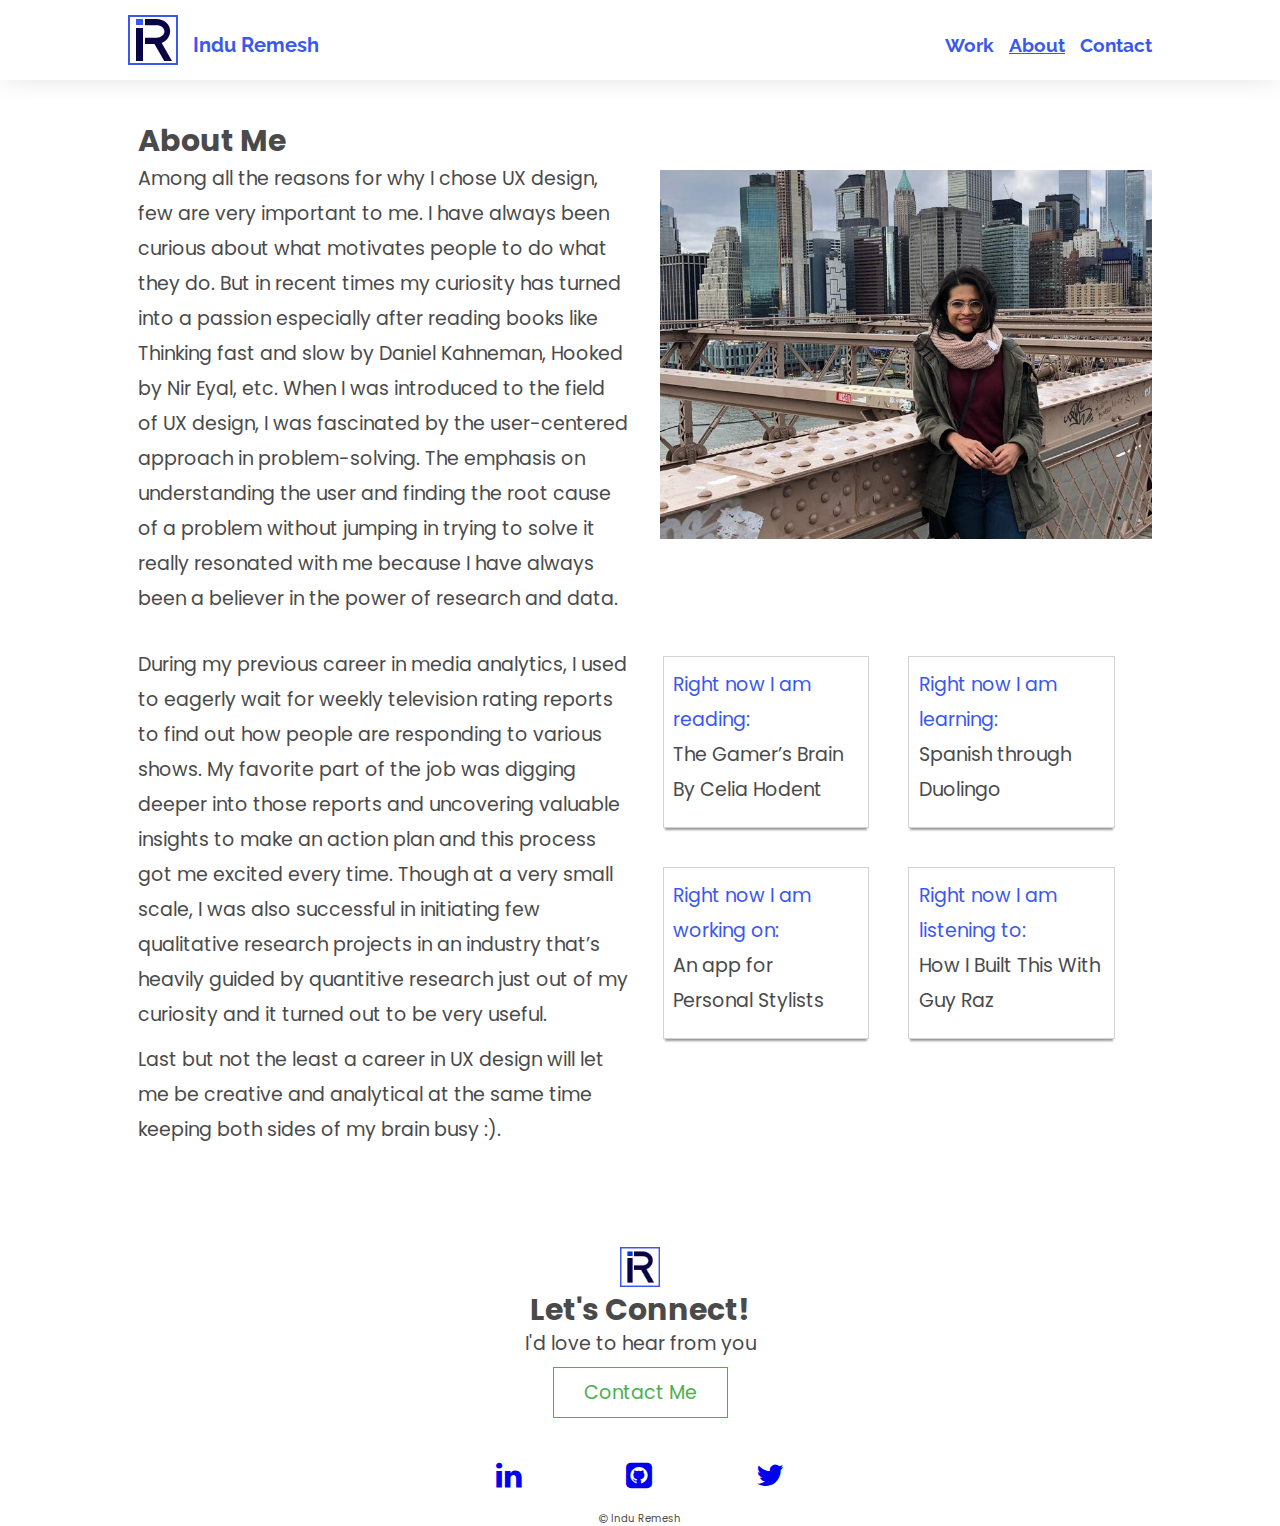
==== commit bb2d5330: "Make changes to about page" ====
--- a/about.html
+++ b/about.html
@@ -65,11 +65,12 @@
 
     <div class="firstpartabout">
       <h2>About Me</h2>
+      <img src="images/induremeshpic.jpg" class="none2 mobpic" alt="My picture">
        <p>Among all the reasons for why I chose UX design, few are very important to me. I have always been curious about what motivates people to do what they do. But in recent times my curiosity has turned into a passion especially after reading
          books like Thinking fast and slow by Daniel Kahneman, Hooked by Nir Eyal, etc. When I was introduced to the field of UX design, I was fascinated by the user-centered approach in problem-solving. The emphasis on understanding the user and
          finding the root cause of a problem without jumping in trying to solve it really resonated with me because I have always been a believer in the power of research and data.</p>
     </div>
-    <div class="firstpartabout floatright margintop">
+    <div class="firstpartaboutpic">
      <img src="images/induremeshpic.jpg" class="none desktopnone comview deskpic" alt="My picture">
        </div>
 
@@ -84,6 +85,9 @@
        </div>
        <div class="secondpartbox">
          <div class="rightnowarea">
+           <div class="boxes">
+
+
      <div class="box newrightnow">
     <p><span class="blue">Right now I am reading:</span><br> The Gamer’s Brain
 By Celia Hodent</p>
@@ -92,12 +96,17 @@
 <p><span class="blue">Right now I am learning:</span><br>Spanish through Duolingo
 </p>
 </div>
+ </div>
+ <div class="boxes">
+
+
 <div class="box newrightnow">
 <p><span class="blue">Right now I am working on:</span><br>An app for Personal Stylists</p>
 </div>
 <div class="box newrightnow">
 <p><span class="blue">Right now I am listening to:</span><br>How I Built This With Guy Raz </p>
 </div>
+ </div>
 </div>
 </div>
   </div>
--- a/css/style.css
+++ b/css/style.css
@@ -149,6 +149,33 @@
   width: 100%;
 }
 
+.tooltip {
+  position: relative;
+  display: inline-block;
+  border-bottom: 1px dotted darkgrey;
+
+}
+
+.tooltip .tooltiptext {
+  visibility: hidden;
+  width: 230px;
+  background-color: White;
+  font-size: 20px;
+  color: darkgrey;
+  text-align: center;
+  border: 1px solid lightgrey;
+  border-radius: 6px;
+  position: absolute;
+
+}
+
+.tooltip:hover .tooltiptext {
+  visibility: visible;
+}
+
+
+
+
 
 /* navigation */
 
@@ -455,9 +482,30 @@
 
 /*About Page*/
 
-
-
-
+.aboutinfull{
+  margin-top: 30px;
+  margin-bottom: 80px;
+}
+
+.firstpartabout img{
+  width: 100%;
+  margin-top: 10px;
+  margin-bottom: 10px;
+}
+
+.newrightnow{
+  width: 200px;
+  border: 1px solid lightgrey;
+  box-shadow:0 4px 2px -2px rgba(0,0,0,0.4);
+  padding: 2%;
+  margin: 1%;
+  }
+
+
+.boxes{
+  display: flex;
+
+}
 
 
 @media screen and (min-width: 575px){
@@ -528,6 +576,9 @@
   align-items: center;
 }
 
+.myname{
+  font-family:"Raleway";
+}
 
 .irlogo,.myname{
   display: inline-block;
@@ -578,6 +629,12 @@
 
 .myname:hover{
   color: black;
+}
+
+.tooltip .tooltiptext {
+
+  width: 400px;
+
 }
 
 /*Main */
@@ -805,13 +862,19 @@
   margin-bottom: 500px;
 }
 
-.deskpic{
-  max-width: 100%;
-}
-
-
-
-}
+/* About */
+
+
+.newrightnow{
+  width: 45%;
+  border: 1px solid lightgrey;
+  box-shadow:0 4px 2px -2px rgba(0,0,0,0.4);
+  padding: 2%;
+
+  }
+
+
+
 
 @media screen and (min-width: 991px){
 
@@ -846,8 +909,35 @@
 .viewmore{
   text-align: center;
   margin-bottom: 100px;
-
-}
+}
+
+/* Sticky Menu*/
+
+.navdirection{
+  width: 100%;
+  margin: 0 auto;
+  background-color:#f6e8ea;
+  padding-top:2%;
+  padding-bottom: 2%;
+}
+
+.stickymenuitems{
+display: flex;
+justify-content: center;
+justify-content:
+
+}
+
+.navdirection a {
+  font-size: 16px;
+  margin-left: 1%;
+  margin-right: 1%;
+  text-decoration: none;
+  font-weight: bold;
+  font-family: "Raleway";
+}
+
+/* Case Study */
 .tools{
   margin-top: 50px;
 }
@@ -860,6 +950,7 @@
   line-height: 3rem;
 }
 
+/* Contact */
 
 .contactform, .contacttext{
   width: 48%;
@@ -876,105 +967,95 @@
 .contactform{
   float: right;
 }
+.myname{
+  font-family:"Raleway";
+}
+
+
+/* About */
 
 .deskpic{
-  margin: 1%;
-  float: right;
-}
-.myabout{
-  width: 38%;
-}
-
-
-
-.myabout, .deskpic{
-  display: inline-block;
-  vertical-align:middle;}
+  max-width: 100%;
+}
 
 .aboutfull{
   margin-bottom: 100px;
 }
 
-.myname{
-  font-family:"Raleway";
+.firstpartaboutpic{
+  width: 48%;
+  margin-top: 60px;
+  float: right;
+}
+
+.firstpartabout{
+  width: 48%;
+  margin: 1%;
+}
+
+.firstpartabout, .firstpartaboutpic{
+  display: inline-block;
+  vertical-align: top;
 }
 
 .newrightnow{
-  width: 200px;
-  box-shadow:0 0 20px 0 rgba(0, 0, 0, 0.2), 0 5px 5px 0 rgba(0, 0, 0, 0.24);
+  width:45%;
+  border: 1px solid lightgrey;
+  box-shadow:0 4px 2px -2px rgba(0,0,0,0.4);
   padding: 2%;
 
 }
 
-.firstpartabout{
-  width: 42%;
-  display: inline-block;
-  vertical-align: middle;
+.secondpartabout{
+  width: 48%;
   margin: 1%;
 }
 
-.floatright{
-  float: right;
-}
-
-.margintop{
-margin-top: 80px;
-
-}
-
-.aboutinfull{
-  margin-top: 50px;
-}
 
 .secondpartbox{
-  width: 42%;
-  margin-left: 11%;
-
-}
-
-
-.secondpartabout{
-  width: 42%;
-  margin: 1%;
+  width: 48%;
 }
 
 
 .secondpartbox, .secondpartabout{
-display: inline-block;
-vertical-align: top;
-}
-
-.navdirection{
-  margin: 0 auto;
-  background-color:#f6e8ea;
-  padding-top:2%;
-  padding-bottom: 2%;
-}
-
-.stickymenuitems{
-  width: 80%;
-  margin: 0 auto;
-}
-
-.navdirection a {
-  font-size: 16px;
-  margin-right: 3%;
-  margin-top: 2%;
-  margin-bottom: 2%;
-  text-decoration: none;
-  font-weight: bold;
-  font-family: "Raleway";
-}
-
-
-.finalborder{
-  border: 1px solid #3A58ED ;
-  padding: 1%
-}
-
-
-
-
-
-
-}
+  display: inline-block;
+  vertical-align: top;
+}
+
+
+
+.boxes{
+  display:flex;
+}
+
+
+
+
+.tooltip {
+  position: relative;
+  display: inline-block;
+  border-bottom: 1px dotted darkgrey;
+
+}
+
+.tooltip .tooltiptext {
+  visibility: hidden;
+  width: 400px;
+  background-color: White;
+  font-size: 20px;
+  color: darkgrey;
+  text-align: center;
+  border: 1px solid lightgrey;
+  border-radius: 6px;
+  position: absolute;
+  z-index: 2;
+}
+
+.tooltip:hover .tooltiptext {
+  visibility: visible;
+}
+
+
+
+
+}
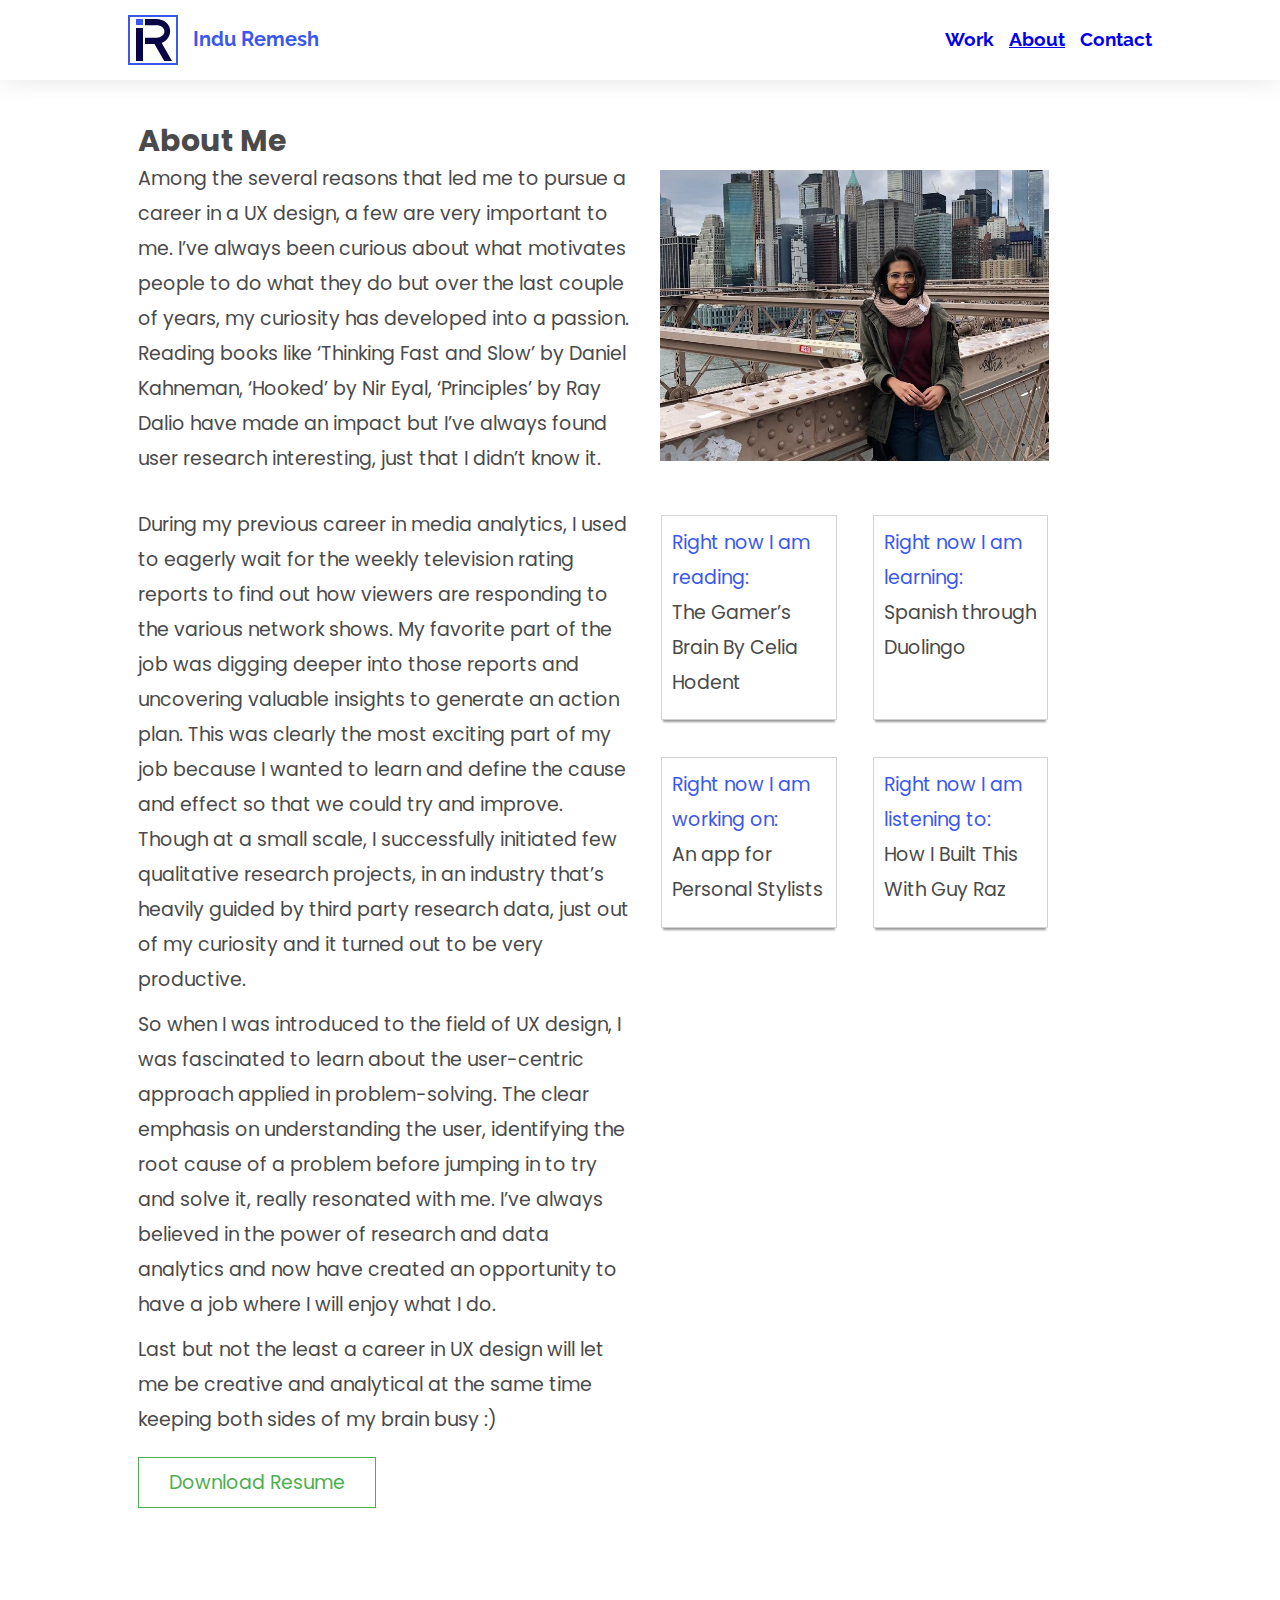
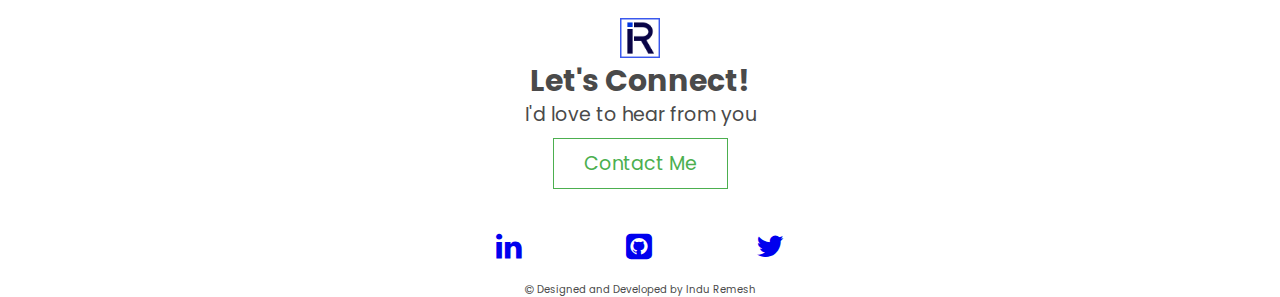
==== commit 75e6f9e3: "Add comments and change images" ====
--- a/about.html
+++ b/about.html
@@ -1,27 +1,42 @@
 <!DOCTYPE html>
 <html>
 
-<head>
+<head lang="en">
   <title>Portfolio | Indu Remesh</title>
   <meta charset="utf-8">
   <meta name="viewport" content="width=device-width, initial-scale=1">
   <link href='https://fonts.googleapis.com/css?family=Poppins' rel='stylesheet'>
   <link href='https://fonts.googleapis.com/css?family=Roboto' rel='stylesheet'>
   <link href='https://fonts.googleapis.com/css?family=Raleway:800' rel='stylesheet' type='text/css'>
-<link href='https://fonts.googleapis.com/css?family=Raleway:100' rel='stylesheet' type='text/css'>
-
-
+  <link href='https://fonts.googleapis.com/css?family=Raleway:100' rel='stylesheet' type='text/css'>
   <link rel="stylesheet" href="https://cdnjs.cloudflare.com/ajax/libs/font-awesome/4.7.0/css/font-awesome.min.css">
   <link rel="stylesheet" type="text/css" href="css/normalize.css">
   <link rel="stylesheet" type="text/css" href="css/style.css">
+  <link rel="apple-touch-icon" sizes="57x57" href="favicon/apple-icon-57x57.png">
+  <link rel="apple-touch-icon" sizes="60x60" href="favicon/apple-icon-60x60.png">
+  <link rel="apple-touch-icon" sizes="72x72" href="favicon/apple-icon-72x72.png">
+  <link rel="apple-touch-icon" sizes="76x76" href="favicon/apple-icon-76x76.png">
+  <link rel="apple-touch-icon" sizes="114x114" href="favicon/apple-icon-114x114.png">
+  <link rel="apple-touch-icon" sizes="120x120" href="favicon/apple-icon-120x120.png">
+  <link rel="apple-touch-icon" sizes="144x144" href="favicon/apple-icon-144x144.png">
+  <link rel="apple-touch-icon" sizes="152x152" href="favicon/apple-icon-152x152.png">
+  <link rel="apple-touch-icon" sizes="180x180" href="favicon/apple-icon-180x180.png">
+  <link rel="icon" type="image/png" sizes="192x192" href="favicon/android-icon-192x192.png">
+  <link rel="icon" type="image/png" sizes="32x32" href="favicon/favicon-32x32.png">
+  <link rel="icon" type="image/png" sizes="96x96" href="favicon/favicon-96x96.png">
+  <link rel="icon" type="image/png" sizes="16x16" href="favicon/favicon-16x16.png">
+  <link rel="manifest" href="/manifest.json">
+  <meta name="msapplication-TileColor" content="#ffffff">
+  <meta name="msapplication-TileImage" content="/ms-icon-144x144.png">
+  <meta name="theme-color" content="#ffffff">
 </head>
 
-
+<!-- Mobile Nav -->
 <div class="topnav desktopnone">
   <div class="navitems">
     <a href="index.html" class="active irlogo"><img src="images/mylogo.svg" alt="mylogo"></a>
     <div id="myLinks">
-      <a href="index.html">Work</a>
+      <a href="index.html#projectarea">Work</a>
       <a href="about.html"><span>About</span></a>
       <a href="contact.html">Contact</a>
     </div>
@@ -40,109 +55,123 @@
     }
   }
 </script>
+<!-- Desktop/Tablet Navigation -->
 <nav class="blue bold none">
   <ul>
     <div class="navelements">
       <div class="logounit">
-        <a href="index.html"><li class="irlogo"><img src="images/mylogo.svg" alt="logo"></li></a>
-        <a href="index.html"><li class="myname blue">Indu Remesh</li></a>
+        <a href="index.html">
+          <li class="irlogo"><img src="images/mylogo.svg" alt="logo"></li>
+        </a>
+        <a href="index.html">
+          <li class="myname blue">Indu Remesh</li>
+        </a>
       </div>
       <div class="menuicon fontawesome">
         <li><i class="fa fa-bars"></i></li>
       </div>
       <div class="links none">
-        <a href="index.html"><li class="work">Work</li></a>
-        <a href="about.html"><li class="about underline">About</li></a>
-        <a href="contact.html"><li class="contact">Contact</li></a>
+        <a href="index.html#projectarea">
+          <li class="work">Work</li>
+        </a>
+        <a href="about.html">
+          <li class="about underline">About</li>
+        </a>
+        <a href="contact.html">
+          <li class="contact">Contact</li>
+        </a>
       </div>
     </div>
   </ul>
 </nav>
+
 <body>
   <div class="container">
     <div class="aboutinfull">
+      <!-- About Me Text-->
+      <div class="firstpartabout">
+        <h2>About Me</h2>
+        <img src="images/induremeshpic.jpg" class="none2 mobpic" alt="My picture">
+        <p>Among the several reasons that led me to pursue a career in a UX design, a few are very important to me.
+          I’ve always been curious about what motivates people to do what they do but over the last couple of years, my curiosity has developed into a passion. Reading books like ‘Thinking Fast and Slow’ by Daniel Kahneman, ‘Hooked’ by Nir Eyal,
+          ‘Principles’ by Ray Dalio have made an impact but I’ve always found user research interesting, just that I didn’t know it.
+        </p>
 
+      </div>
+      <!-- My Picture-->
+      <div class="firstpartaboutpic">
+        <img src="images/induremeshpic.jpg" class="none desktopnone comview deskpic" alt="My picture">
+      </div>
+      <div class="secondpartabout">
 
-    <div class="firstpartabout">
-      <h2>About Me</h2>
-      <img src="images/induremeshpic.jpg" class="none2 mobpic" alt="My picture">
-       <p>Among all the reasons for why I chose UX design, few are very important to me. I have always been curious about what motivates people to do what they do. But in recent times my curiosity has turned into a passion especially after reading
-         books like Thinking fast and slow by Daniel Kahneman, Hooked by Nir Eyal, etc. When I was introduced to the field of UX design, I was fascinated by the user-centered approach in problem-solving. The emphasis on understanding the user and
-         finding the root cause of a problem without jumping in trying to solve it really resonated with me because I have always been a believer in the power of research and data.</p>
+        <p>During my previous career in media analytics, I used to eagerly wait for the weekly television rating reports to find out how viewers are responding to the various network shows. My favorite part of the job was digging deeper into those
+          reports and uncovering valuable insights to generate an action plan. This was clearly the most exciting part of my job because I wanted to learn and define the cause and effect so that we could try and improve. Though at a small scale, I
+          successfully initiated few qualitative research projects, in an industry that’s heavily guided by third party research data, just out of my curiosity and it turned out to be very productive.</p>
+
+        <p>So when I was introduced to the field of UX design, I was fascinated to learn about the user-centric approach applied in problem-solving. The clear emphasis on understanding the user, identifying the root cause of a problem before jumping
+          in to try and solve it, really resonated with me. I’ve always believed in the power of research and data analytics and now have created an opportunity to have a job where I will enjoy what I do. </p>
+        <p>Last but not the least a career in UX design will let me be creative and analytical at the same time keeping both sides of my brain busy :)</p>
+        <a href="images/resume.pdf" target="_blank"><button class="" name="button">Download Resume</button></a>
+      </div>
+      <!-- Right Now Boxes-->
+      <div class="secondpartbox">
+        <div class="rightnowarea">
+          <div class="boxes">
+            <div class="box newrightnow">
+              <p><span class="blue">Right now I am reading:</span><br> The Gamer’s Brain
+                By Celia Hodent</p>
+            </div>
+            <div class="box newrightnow">
+              <p><span class="blue">Right now I am learning:</span><br>Spanish through Duolingo
+              </p>
+            </div>
+          </div>
+          <div class="boxes">
+            <div class="box newrightnow">
+              <p><span class="blue">Right now I am working on:</span><br>An app for Personal Stylists</p>
+            </div>
+            <div class="box newrightnow">
+              <p><span class="blue">Right now I am listening to:</span><br>How I Built This With Guy Raz </p>
+            </div>
+          </div>
+        </div>
+      </div>
     </div>
-    <div class="firstpartaboutpic">
-     <img src="images/induremeshpic.jpg" class="none desktopnone comview deskpic" alt="My picture">
-       </div>
+  </div>
+  <!-- Footer-->
+  <footer class="aligncenter container">
+    <a href="index.html"><img src="images/mylogo.png" class="footerlogo" width="40px" alt="logo"></a>
+    <h2 class="footernote">Let's Connect!</h2>
+    <h3 class="none">I'd love to hear from you</h3>
+    <a href="contact.html"><button name="button">Contact Me</button><br></a>
+    <ul class="socialicons fontawesome">
+      <a href="https://www.linkedin.com/in/indurk/" target="_blank">
+        <li><i class="fa fa-linkedin"></i></li>
+      </a>
+      <a href="https://github.com/Indulr" target="-_blank">
+        <li><i class="fa fa-github-square"></i></li>
+      </a>
+      <a href="https://twitter.com/iindurem" target="_blank">
+        <li><i class="fa fa-twitter"></i><br></li>
+      </a>
+    </ul>
+    <i class="fa fa-copyright"></i> Designed and Developed by Indu Remesh
+  </footer>
+  </div>
+  </div>
+  <!-- Global site tag (gtag.js) - Google Analytics -->
+  <script async src="https://www.googletagmanager.com/gtag/js?id=UA-143614689-1"></script>
+  <script>
+    window.dataLayer = window.dataLayer || [];
 
-       <div class="secondpartabout">
-         <p>During my previous career in media analytics, I used to eagerly wait for weekly television rating reports to find out how people are responding to various shows. My favorite part of the job was digging deeper into those reports and
-        uncovering valuable insights to make an action plan and this process got me excited every time. Though at a very small scale, I was also successful in initiating few qualitative research projects in an industry that’s heavily guided by
-        quantitive research just out of my curiosity and it turned out to be very useful.</p>
+    function gtag() {
+      dataLayer.push(arguments);
+    }
+    gtag('js', new Date());
 
+    gtag('config', 'UA-143614689-1');
+  </script>
 
-      <p>Last but not the least a career in UX design will let me be creative and analytical at the same time keeping both sides of my brain busy :).</p>
+</body>
 
-       </div>
-       <div class="secondpartbox">
-         <div class="rightnowarea">
-           <div class="boxes">
-
-
-     <div class="box newrightnow">
-    <p><span class="blue">Right now I am reading:</span><br> The Gamer’s Brain
-By Celia Hodent</p>
-</div>
-<div class="box newrightnow">
-<p><span class="blue">Right now I am learning:</span><br>Spanish through Duolingo
-</p>
-</div>
- </div>
- <div class="boxes">
-
-
-<div class="box newrightnow">
-<p><span class="blue">Right now I am working on:</span><br>An app for Personal Stylists</p>
-</div>
-<div class="box newrightnow">
-<p><span class="blue">Right now I am listening to:</span><br>How I Built This With Guy Raz </p>
-</div>
- </div>
-</div>
-</div>
-  </div>
-
-          </div>
-
-          <footer class="aligncenter container">
-            <img src="images/mylogo.png" class="footerlogo" width="40px" alt="logo">
-            <h2 class="footernote">Let's Connect!</h2>
-            <h3 class="none">I'd love to hear from you</h3>
-            <a href="contact.html"><button name="button">Contact Me</button><br></a>
-            <ul class="socialicons fontawesome">
-              <a href="https://www.linkedin.com/in/indurk/" target="_blank">
-                <li><i class="fa fa-linkedin"></i></li>
-              </a>
-              <a href="https://github.com/Indulr" target="-_blank">
-                <li><i class="fa fa-github-square"></i></li>
-              </a>
-              <a href="https://twitter.com/iindurem" target="_blank">
-                <li><i class="fa fa-twitter"></i><br></li>
-              </a>
-            </ul>
-            <i class="fa fa-copyright"></i> Indu Remesh
-          </footer>
-        </div>
-        </div>
-        <!-- Global site tag (gtag.js) - Google Analytics -->
-        <script async src="https://www.googletagmanager.com/gtag/js?id=UA-143614689-1"></script>
-        <script>
-        window.dataLayer = window.dataLayer || [];
-        function gtag(){dataLayer.push(arguments);}
-        gtag('js', new Date());
-
-        gtag('config', 'UA-143614689-1');
-        </script>
-
-        </body>
-
-        </html>
+</html>
--- a/css/style.css
+++ b/css/style.css
@@ -3,193 +3,157 @@
   box-sizing: border-box;
 }
 
-
-html{
+html {
   font-size: 10px;
   font-family: "poppins";
   color: #4A4A4A;
 }
 
-h1{
-font-size: 3rem;
-color:#3A58ED;
-line-height: 4rem;
-font-weight: bold;
-}
-
-h2{
+h1 {
+  font-size: 3rem;
+  color: #3A58ED;
+  line-height: 4rem;
+  font-weight: bold;
+}
+
+h2 {
   font-size: 2.4rem;
   line-height: 3.4rem;
-  color:;
-  text-decoration:none;
+  color: ;
+  text-decoration: none;
   font-weight: bold;
 }
 
-.h2color{
+.h2color {
   color: ;
 }
 
-
-h3{
+h3 {
   font-size: 1.6rem;
   line-height: 2.7rem;
 }
 
-h4{
+h4 {
   font-size: 1.4rem;
-  margin-bottom:5px;
-}
-p{
+  margin-bottom: 5px;
+}
+
+p {
   font-size: 1.6rem;
   line-height: 2.7rem;
   margin-bottom: 10px;
 }
-.fontawesome{
+
+.fontawesome {
   font-size: 20px;
 }
 
-.none{
-  display: none;}
-
-  button {
-    border: 1px solid #4CAF4F;
-    background-color: white;
-    color: #4CAF4F ;
-    padding: 5px 5px;
-    text-align: center;
-    text-decoration: none;
-    font-family: "poppins";
-    font-size: 14px;
-    margin-top: 10px;
-    margin-bottom: 20px;
-    cursor: pointer;
-  }
-
-button:hover{
+.none {
+  display: none;
+}
+
+button {
+  border: 1px solid #4CAF4F;
+  background-color: white;
+  color: #4CAF4F;
+  padding: 5px 5px;
+  text-align: center;
+  text-decoration: none;
+  font-family: "poppins";
+  font-size: 14px;
+  margin-top: 10px;
+  margin-bottom: 20px;
+  cursor: pointer;
+}
+
+button:hover {
   text-shadow: 0px 0px 6px rgba(255, 255, 255, 1);
-  -webkit-box-shadow: 0px 5px 40px -10px rgba(0,0,0,0.57);
-  -moz-box-shadow: 0px 5px 40px -10px rgba(0,0,0,0.57);
+  -webkit-box-shadow: 0px 5px 40px -10px rgba(0, 0, 0, 0.57);
+  -moz-box-shadow: 0px 5px 40px -10px rgba(0, 0, 0, 0.57);
   transition: all 0.4s ease 0s;
 }
 
-  .aligncenter{
-    text-align: center;
-  }
-  .halfimg{
-    width: 48%;
-  }
-
-  .fullimg{
-    width: 90%;
-  }
-
-  .marginbottom{
-    margin-bottom: 40px;
-  }
-
-  .marginbottomsmall{
-    margin-bottom: 20px;
-  }
-
-  .alignleft{
-    text-align: left;
-  }
-
-
-  .blue{
-      color:#3A58ED;
-    }
-
-    .black{
-      color: #000000;
-    }
-
-    hr{
-      border-top: 1px solid red;
-    }
-
-    .red{
-      color:#E76155;
-    }
-
-    .emp{
-      font-size: 2.5rem;
-    }
-
-    .squarelist {list-style-type: square;}
-
-    .divider{
-      width: 100%;
-      height: 3px;
-      color: red;
-    }
-
-    .bold{
-      font-weight: bold;
-    }
-    .underline{
-      text-decoration: underline;
-    }
-
-    .marginaround{
-      margin: 2%;
-    }
-
-a:visited{
-  color :#3A58ED;
-}
-
-a:hover{
-  color: black;
-}
-
-.sticky {
-  position: fixed;
-  top: 0;
+.aligncenter {
+  text-align: center;
+}
+
+.halfimg {
+  width: 48%;
+}
+
+.fullimg {
+  width: 90%;
+}
+
+.marginbottom {
+  margin-bottom: 40px;
+}
+
+.marginbottomsmall {
+  margin-bottom: 20px;
+}
+
+.alignleft {
+  text-align: left;
+}
+
+.blue {
+  color: #3A58ED;
+}
+
+.black {
+  color: #000000;
+}
+
+hr {
+  border-top: 1px solid red;
+}
+
+.red {
+  color: #E76155;
+}
+
+.emp {
+  font-size: 2.5rem;
+}
+
+.squarelist {
+  list-style-type: square;
+}
+
+.divider {
   width: 100%;
-}
-
-.tooltip {
-  position: relative;
-  display: inline-block;
-  border-bottom: 1px dotted darkgrey;
-
-}
-
-.tooltip .tooltiptext {
-  visibility: hidden;
-  width: 230px;
-  background-color: White;
-  font-size: 20px;
-  color: darkgrey;
-  text-align: center;
-  border: 1px solid lightgrey;
-  border-radius: 6px;
-  position: absolute;
-
-}
-
-.tooltip:hover .tooltiptext {
-  visibility: visible;
-}
-
-
-
-
+  height: 3px;
+  color: red;
+}
+
+.bold {
+  font-weight: bold;
+}
+
+.underline {
+  text-decoration: underline;
+}
+
+.marginaround {
+  margin: 2%;
+}
+
+a:visited {
+  color: #3A58ED;
+}
 
 /* navigation */
-
 .topnav {
-  box-shadow: 0 -22px 43px 0px rgba(0,0,0,.4);
-}
-
-.navitems{
+  box-shadow: 0 -22px 43px 0px rgba(0, 0, 0, .4);
+}
+
+.navitems {
   width: 91%;
   margin: 0 auto;
 }
 
-
-.topnav img{
+.topnav img {
   width: 50px;
 }
 
@@ -207,16 +171,15 @@
   font-family: "Raleway";
 }
 
-#myLinks a{
+#myLinks a {
   padding-top: 8%;
   padding-bottom: 8%;
   border-bottom: 1px solid #7B8DE4;
 }
 
-#myLinks a:hover{
-  color:black;
-}
-
+#myLinks a:hover {
+  color: black;
+}
 
 .topnav a.icon {
   display: block;
@@ -224,7 +187,7 @@
   right: 16px;
   top: 10px;
   font-size: 30px;
-  color:#3A58ED ;
+  color: #3A58ED;
 }
 
 .topnav a:visited {
@@ -232,164 +195,203 @@
 }
 
 .topnav a:hover {
-  color:#3A58ED ;
-}
-
+  color: #3A58ED;
+}
 
 /* Header */
-
-header.home, .flonomain{
-
-margin-bottom: 30px;
-margin-top: 30px;
-
-}
-
-.herohi, .oneliner{
+/* Tooltip container */
+.dotted {
+  text-decoration: underline;
+  text-decoration-color: lightgrey;
+  text-decoration-style: dotted;
+}
+
+.lineheightzero {
+  line-height: 30px;
+}
+
+.tooltip {
+  position: relative;
+  display: inline-block;
+  /* border-bottom: 1px dotted darkgrey; If you want dots under the hoverable text */
+}
+
+/* Tooltip text */
+.tooltip .tooltiptext {
+  visibility: hidden;
+  width: 170px;
+  background-color: darkgrey;
+  color: #fff;
+  font-size: 14px;
+  text-align: left;
+  border-radius: 6px;
+  padding-left: 3px;
+  /* Position the tooltip text - see examples below! */
+  position: absolute;
+  z-index: 1;
+}
+
+.tooltip .tooltiptext {
+  top: -5px;
+  left: 105%;
+}
+
+.tooltip .tooltiptext::after {
+  content: " ";
+  position: absolute;
+  top: 30%;
+  right: 100%;
+  /* To the left of the tooltip */
+  margin-top: -5px;
+  border-width: 5px;
+  border-style: solid;
+  border-color: transparent darkgrey transparent transparent;
+}
+
+/* Show the tooltip text when you mouse over the tooltip container */
+.tooltip:hover .tooltiptext {
+  visibility: visible;
+}
+
+header.home, .flonomain {
+  margin-bottom: 30px;
+  margin-top: 30px;
+}
+
+.herohi, .oneliner {
   font-size: 2rem;
   color: #9B9B9B;
-   font-family: "Roboto";
-   line-height: 3rem;
-}
-
-.heroname{
+  font-family: "Roboto";
+  line-height: 3rem;
+}
+
+.heroname {
   font-family: "Roboto";
   margin-bottom: 10px;
 }
-.illustration{
+
+.illustration {
   width: 100%;
   margin: 0 auto;
 }
 
-.herobutton{
+.herobutton {
   text-align: center;
 }
 
-
 /* Main */
-
-.container{
+.container {
   width: 91%;
-  margin:0 auto;
+  margin: 0 auto;
 }
 
 /* Project Card on Homepage */
-
-.project{
-  width:90%;
+.project {
+  width: 90%;
   margin: 0 auto;
   margin-top: 50px;
   box-shadow: 0 2px 4px 0 rgba(0, 0, 0, 0.2), 0 6px 20px 0 rgba(0, 0, 0, 0.19);
   margin-bottom: 50px;
-
-}
-
-.projectimage{
-
+}
+
+.projectimage {
   padding: 5%;
-  background-color:#D9F6F1;
-}
-
-.projectdescription{
-padding: 5%;
-}
-
-.pro1{
+  background-color: #D9F6F1;
+}
+
+.projectdescription {
+  padding: 5%;
+}
+
+.pro1 {
   width: 90%;
 }
 
-
 /*Case Study*/
-
-.bgcolor{
+.bgcolor {
   background-color: #D9F6F1;
 }
 
-.colorbox{
-  padding:5%
-
-}
-
-.margincenter{
+.colorbox {
+  padding: 5%
+}
+
+.margincenter {
   margin: 0 auto;
 }
 
-.personaimage{
+.personaimage {
   width: 50%;
 }
 
-.papersketchimg, .wireframeimg{
+.papersketchimg, .wireframeimg {
   width: 80%;
 }
 
-
-ul.listspace li{
+ul.listspace li {
   margin-bottom: 10px;
 }
 
-.border{
+.border {
   border-style: solid;
   border-width: thin;
 }
 
-
-  .previous{
-    float: left;
-  }
-
-.next{
+.previous {
+  float: left;
+}
+
+.next {
   float: right;
 }
 
-.topbutton{
+.topbutton {
   margin: 0 auto;
 }
 
-li{
+li {
   line-height: 3.5rem;
 }
 
-
-.endbuttons{
-  height:   50px;
-}
+.endbuttons {
+  height: 50px;
+}
+
 /* Footer */
-
-footer ul{
+footer ul {
   display: flex;
   width: 30%;
   justify-content: space-between;
   margin: 0 auto;
 }
 
-.socialicons{
+.socialicons {
   padding: 10px 10px;
   margin-top: 10px;
   margin-bottom: 10px;
 }
 
-.cricon{
+.cricon {
   font-size: 1.5rem
 }
-.crname{
+
+.crname {
   font-size: 1.0rem
 }
 
-.cricon, .crname{
+.cricon, .crname {
   display: inline-block;
   vertical-align: middle;
 }
 
 /*Contact Page*/
-
-.contacttext{
+.contacttext {
   margin-top: 50px;
   margin-bottom: 20px;
-
-}
-.contactfull{
-margin-bottom: 100px;
-
+}
+
+.contactfull {
+  margin-bottom: 100px;
 }
 
 #contact input[type="text"],
@@ -404,7 +406,6 @@
 #contact {
   background: white;
   padding: 3%;
-
   box-shadow: 0 0 20px 0 rgba(0, 0, 0, 0.2), 0 5px 5px 0 rgba(0, 0, 0, 0.24);
 }
 
@@ -442,12 +443,9 @@
 #contact textarea {
   max-width: 100%;
   height: 100px;
-
-}
-
-#contact button[type="submit"] {
-}
-
+}
+
+#contact button[type="submit"] {}
 
 .copyright {
   text-align: center;
@@ -475,587 +473,525 @@
   color: #888;
 }
 
-.inputspace{
+.inputspace {
   height: 40px;
 }
 
-
 /*About Page*/
-
-.aboutinfull{
+.aboutinfull {
   margin-top: 30px;
   margin-bottom: 80px;
 }
 
-.firstpartabout img{
+.firstpartabout img {
   width: 100%;
   margin-top: 10px;
   margin-bottom: 10px;
 }
 
-.newrightnow{
+.newrightnow {
   width: 200px;
   border: 1px solid lightgrey;
-  box-shadow:0 4px 2px -2px rgba(0,0,0,0.4);
+  box-shadow: 0 4px 2px -2px rgba(0, 0, 0, 0.4);
   padding: 2%;
   margin: 1%;
-  }
-
-
-.boxes{
+}
+
+.boxes {
   display: flex;
-
-}
-
-
-@media screen and (min-width: 575px){
-
-/*Global Styles */
-
-   .none{
-     display: block;
-   }
-
-   .nobutton{
-     display:none;
-   }
-
-   h1{
-   font-size: 6rem;
-   line-height: 9rem;
-   }
-
-   h2{
-     font-size: 3rem;
-     line-height: 4.1rem;
-   }
-
-
-   h3{
-     font-size: 1.9rem;
-     line-height: 2.7rem;
-   }
-
-   p{
-     font-size: 1.9rem;
-     line-height: 3.5rem;
-   }
-.fontawesome{
-  font-size: 3rem;
-}
-   button {
-  padding: 8px 8px;
-  font-size: 16px;
-}
-
-.tabnone{
-  display:none;
-}
-
-
-.desktopnone{
-  display:none;
-}
-
-
-/* Navigation */
-nav{
-  width: 100%;
-  height: 80px;
-  box-shadow: 0 -22px 43px 0px rgba(0,0,0,.4);
-  font-family: "Raleway";
-  font-size: 1.9rem;
-position: relative;
-}
-
-.navelements{
-  width: 80%;
-  margin: 0 auto;
-  display: flex;
-  justify-content: space-between;
-  align-items: center;
-}
-
-.myname{
-  font-family:"Raleway";
-}
-
-.irlogo,.myname{
-  display: inline-block;
-  vertical-align:middle;
-}
-
-
-.menuicon{
-  display: none;
-}
-
-.irlogo{
-
-  margin-right:10px;
-  margin-top: 15px;
-  margin-bottom: 15px;
-}
-
-.myname{
-  font-size: 2rem;
-}
-.work, .about, .contact{
-  display: inline-block;
-  margin-left: 10px;
-}
-
-.links a{
-  font-family:"Raleway";
-}
-
-
-.links a:visited{
-  color: #3A58ED;
-}
-
-.links a:link {
-  color:#3A58ED ;
-}
-
-
-.links a:hover {
-  color: black;
-}
-
-.links a:active {
-  color: #3A58ED ;
-}
-
-.myname:hover{
-  color: black;
-}
-
-.tooltip .tooltiptext {
-
-  width: 400px;
-
-}
-
-/*Main */
-
-.container{
-  width: 80%;
-  margin: 0 auto;
-}
-
-/* Header */
-header.home{
-  margin-top: 40px;
-  margin-bottom: 60px;
-
-}
-
-.herohi, .oneliner{
-  font-size: 3.5rem;
-  line-height: 5.3rem;
-}
-
-.herobutton{
-text-align: center;
-}
-
-.illustration{
-  width: 90%;
-  margin: 0 auto;
-}
-.viewmore{
-  text-align: center;
-  margin-bottom: 100px;
-}
-
-
-
-
-/* Project Card*/
-.project{
-width: 80%;
-margin-bottom: 150px;
-}
-
-.pro1 , .pro2{
-  display: inline-block;
-  width: 48% ;
-  margin-right: 5px;
-}
-
-.projectdescription{
-  text-align: left;
-}
-
-.projectdescription p{
-  line-height: 2.9rem;
-}
-
-/*Footer */
-
-.footerlogo{
-  margin: 0 auto;
-}
-.cricon{
-  font-size: 20px;
-}
-
-
-/*Case Study */
-
-.papersketchimg{
-  width: 30%;
-  margin: 1%;
-}
-
-.wireframeimg{
-  display: inline-block;
-  width: 40%;
-  margin: 1%;
-}
-
-
-.colorbox{
-  padding: 3%;
-}
-
-.personaimage{
-  width: 30%;
-
-}
-
-.personaclass {
-  width: 45%;
-  display: inline-block;
-  margin: 1%;
-
-}
-
-.personaclass ,{
-  width: 45%;
-  display: inline-block;
-  margin: 1%;
-
-}
-
-.storyandfeature{
-  width: 45%;
-  display: inline-block;
-  vertical-align: text-top;
-
-}
-
-.utupload{
-  width: 20%;
-  margin: 1%;
-}
-
-.fullimg{
-  width: 45%;
-  margin: 1%;
-}
-
-.visualtypo, .visualcolor, .visualcolorpalette{
-  width: 48%;
-  display: inline-block;
-  vertical-align: middle;
-}
-
-.typo{
-  height:10px;
-}
-
-.signupop1, .signupop2{
-
-  width:25%;
-
-}
-
-.signupop1{
-  margin-right: 10px;
-}
-.utbox{
-  width: 25%;
-}
-
-ul.lessmarginbottom{
-  margin-bottom: 5px;
-}
-
-
-.finalresult1, .finalresult2, .finalresult3{
-  width: 48%;
-  display: inline-block;
-  vertical-align: middle;
-
-}
-
-.reducedcontainer{
-  width:95%;
-  margin: 0 auto;
-}
-
-.google, .dropbox, .box{
-  width: 25%;
-  display: inline-block;
-  vertical-align: top;
-  margin: 4%;
-}
-
-.compbutton, .topbutton{
-  text-align: center;
-}
-
-.topbutton{
-  margin-bottom: 50px;
-}
-
-.psrt{
-  width: 48%;
-  display: inline-block;
-  margin: 1%;
-
-}
-
-.roleandtools{
-  float: right;
-  text-align: center;
-}
-
-.marginforproblem{
-  margin-bottom: 80px;
-
-}
-.flonotext{
-  margin-right: 10px;
-}
-
-.flonoheadcomp{
-  width: 48%;
-  display: inline-block;
-  vertical-align: middle;
-
-}
-
-.userstories{
-  margin-right: 40px;
-}
-
-.storybutton{
-  text-align: center;
-}
-
-.alignleft{
-  text-align: left;
-}
-
-.featuresonly{
-  float: right;
-}
-
-.videowidth{
-  width: 48%;
-}
-
-.contactfull{
-  margin-bottom: 500px;
-}
-
-/* About */
-
-
-.newrightnow{
-  width: 45%;
-  border: 1px solid lightgrey;
-  box-shadow:0 4px 2px -2px rgba(0,0,0,0.4);
-  padding: 2%;
-
-  }
-
-
-
-
-@media screen and (min-width: 991px){
-
-/* Global Styles */
+}
+
+@media screen and (min-width: 575px) {
+
+  /*Global Styles */
+  .none {
+    display: block;
+  }
+
+  .nobutton {
+    display: none;
+  }
+
+  h1 {
+    font-size: 6rem;
+    line-height: 9rem;
+  }
+
+  h2 {
+    font-size: 3rem;
+    line-height: 4.1rem;
+  }
+
+  h3 {
+    font-size: 1.9rem;
+    line-height: 2.7rem;
+  }
+
+  p {
+    font-size: 1.9rem;
+    line-height: 3.5rem;
+  }
+
+  .fontawesome {
+    font-size: 3rem;
+  }
+
   button {
-  padding: 10px 30px;
-  font-size: 19px;
-  }
-
-  .comview{
-    display:block;
-  }
-  .none2{
+    padding: 8px 8px;
+    font-size: 16px;
+  }
+
+  .tabnone {
     display: none;
   }
 
-
-/* Header */
-  .heroelement{
-    width:48%;
+  .desktopnone {
+    display: none;
+  }
+
+  /* Navigation */
+  nav {
+    width: 100%;
+    height: 80px;
+    box-shadow: 0 -22px 43px 0px rgba(0, 0, 0, .4);
+    font-family: "Raleway";
+    font-size: 1.9rem;
+    position: relative;
+  }
+
+  .navelements {
+    width: 80%;
+    margin: 0 auto;
+    display: flex;
+    justify-content: space-between;
+    align-items: center;
+  }
+
+  .myname {
+    font-family: "Raleway";
+  }
+
+  .irlogo, .myname {
     display: inline-block;
     vertical-align: middle;
   }
 
-.illustration{
-  float: right;
-}
-.herobutton{
-  text-align: left;
-}
-
-.viewmore{
-  text-align: center;
-  margin-bottom: 100px;
-}
-
-/* Sticky Menu*/
-
-.navdirection{
-  width: 100%;
-  margin: 0 auto;
-  background-color:#f6e8ea;
-  padding-top:2%;
-  padding-bottom: 2%;
-}
-
-.stickymenuitems{
-display: flex;
-justify-content: center;
-justify-content:
-
-}
-
-.navdirection a {
-  font-size: 16px;
-  margin-left: 1%;
-  margin-right: 1%;
-  text-decoration: none;
-  font-weight: bold;
-  font-family: "Raleway";
-}
-
-/* Case Study */
-.tools{
-  margin-top: 50px;
-}
-
-.tools h3{
-  line-height: 3rem;
-}
-
-.roles h3{
-  line-height: 3rem;
-}
-
-/* Contact */
-
-.contactform, .contacttext{
-  width: 48%;
-  display: inline-block;
-  vertical-align: middle;
-
-}
-
-.contactfull{
-  margin-top: 100px;
-  margin-bottom: 420px;
-}
-
-.contactform{
-  float: right;
-}
-.myname{
-  font-family:"Raleway";
-}
-
-
-/* About */
-
-.deskpic{
-  max-width: 100%;
-}
-
-.aboutfull{
-  margin-bottom: 100px;
-}
-
-.firstpartaboutpic{
-  width: 48%;
-  margin-top: 60px;
-  float: right;
-}
-
-.firstpartabout{
-  width: 48%;
-  margin: 1%;
-}
-
-.firstpartabout, .firstpartaboutpic{
-  display: inline-block;
-  vertical-align: top;
-}
-
-.newrightnow{
-  width:45%;
-  border: 1px solid lightgrey;
-  box-shadow:0 4px 2px -2px rgba(0,0,0,0.4);
-  padding: 2%;
-
-}
-
-.secondpartabout{
-  width: 48%;
-  margin: 1%;
-}
-
-
-.secondpartbox{
-  width: 48%;
-}
-
-
-.secondpartbox, .secondpartabout{
-  display: inline-block;
-  vertical-align: top;
-}
-
-
-
-.boxes{
-  display:flex;
-}
-
-
-
-
-.tooltip {
-  position: relative;
-  display: inline-block;
-  border-bottom: 1px dotted darkgrey;
-
-}
-
-.tooltip .tooltiptext {
-  visibility: hidden;
-  width: 400px;
-  background-color: White;
-  font-size: 20px;
-  color: darkgrey;
-  text-align: center;
-  border: 1px solid lightgrey;
-  border-radius: 6px;
-  position: absolute;
-  z-index: 2;
-}
-
-.tooltip:hover .tooltiptext {
-  visibility: visible;
-}
-
-
-
-
-}
+  .menuicon {
+    display: none;
+  }
+
+  .irlogo {
+    margin-right: 10px;
+    margin-top: 15px;
+    margin-bottom: 15px;
+  }
+
+  .myname {
+    font-size: 2rem;
+    margin-bottom: 13px;
+  }
+
+  .work, .about, .contact {
+    display: inline-block;
+    margin-left: 10px;
+    margin-bottom: 13px;
+  }
+
+  .links a {
+    font-family: "Raleway";
+  }
+
+  .myname:hover {
+    color: black;
+  }
+
+  /*Main */
+  .container {
+    width: 80%;
+    margin: 0 auto;
+  }
+
+  /* Header */
+  .tooltip .tooltiptext {
+    width: 180px;
+    font-size: 16px;
+  }
+
+  .tooltip .tooltiptext::after {
+    top: 50%;
+  }
+
+  header.home {
+    margin-top: 60px;
+  }
+
+  .herohi, .oneliner {
+    font-size: 3.5rem;
+    line-height: 5.3rem;
+  }
+
+  .herobutton {
+    text-align: center;
+  }
+
+  .viewmore {
+    text-align: center;
+    margin-bottom: 100px;
+  }
+
+  /* Project Card*/
+  .project {
+    width: 80%;
+    margin-bottom: 150px;
+  }
+
+  .pro1, .pro2 {
+    display: inline-block;
+    width: 48%;
+    margin-right: 5px;
+  }
+
+  .projectdescription {
+    text-align: left;
+  }
+
+  .projectdescription p {
+    line-height: 2.9rem;
+  }
+
+  /*Case Study */
+  .papersketchimg {
+    width: 30%;
+    margin: 1%;
+  }
+
+  .wireframeimg {
+    display: inline-block;
+    width: 40%;
+    margin: 1%;
+  }
+
+  .colorbox {
+    padding: 3%;
+  }
+
+  .personaimage {
+    width: 30%;
+  }
+
+  .personaclass {
+    width: 45%;
+    display: inline-block;
+    margin: 1%;
+  }
+
+  .personaclass, {
+    width: 45%;
+    display: inline-block;
+    margin: 1%;
+  }
+
+  .storyandfeature {
+    width: 45%;
+    display: inline-block;
+    vertical-align: text-top;
+  }
+
+  .utupload {
+    width: 20%;
+    margin: 1%;
+  }
+
+  .fullimg {
+    width: 45%;
+    margin: 1%;
+  }
+
+  .visualtypo, .visualcolor, .visualcolorpalette {
+    width: 48%;
+    display: inline-block;
+    vertical-align: middle;
+  }
+
+  .typo {
+    height: 10px;
+  }
+
+  .signupop1, .signupop2 {
+    width: 25%;
+  }
+
+  .signupop1 {
+    margin-right: 10px;
+  }
+
+  .utbox {
+    width: 25%;
+  }
+
+  ul.lessmarginbottom {
+    margin-bottom: 5px;
+  }
+
+  .finalresult1, .finalresult2, .finalresult3 {
+    width: 48%;
+    display: inline-block;
+    vertical-align: middle;
+  }
+
+  .reducedcontainer {
+    width: 95%;
+    margin: 0 auto;
+  }
+
+  .google, .dropbox, .box {
+    width: 25%;
+    display: inline-block;
+    vertical-align: top;
+    margin: 4%;
+  }
+
+  .compbutton, .topbutton {
+    text-align: center;
+  }
+
+  .topbutton {
+    margin-bottom: 50px;
+  }
+
+  .psrt {
+    width: 48%;
+    display: inline-block;
+    margin: 1%;
+  }
+
+  .roleandtools {
+    float: right;
+    text-align: center;
+  }
+
+  .marginforproblem {
+    margin-bottom: 80px;
+  }
+
+  .flonotext {
+    margin-right: 10px;
+  }
+
+  .flonoheadcomp {
+    width: 48%;
+    display: inline-block;
+    vertical-align: middle;
+  }
+
+  .userstories {
+    margin-right: 40px;
+  }
+
+  .storybutton {
+    text-align: center;
+  }
+
+  .alignleft {
+    text-align: left;
+  }
+
+  .featuresonly {
+    float: right;
+  }
+
+  .videowidth {
+    width: 48%;
+  }
+
+  /* Contact */
+  .contactfull {
+    margin-bottom: 80px;
+  }
+
+  /* About */
+  .newrightnow {
+    width: 45%;
+    border: 1px solid lightgrey;
+    box-shadow: 0 4px 2px -2px rgba(0, 0, 0, 0.4);
+    padding: 2%;
+  }
+
+  /*Footer */
+  .footerlogo {
+    margin: 0 auto;
+  }
+
+  .cricon {
+    font-size: 20px;
+  }
+}
+
+@media screen and (min-width: 991px) {
+
+  /* Global Styles */
+  a {
+    text-decoration: none;
+  }
+
+  a:visited {
+    color: #3A58ED;
+  }
+
+  a:hover {
+    color: black;
+  }
+
+  button {
+    padding: 10px 30px;
+    font-size: 19px;
+  }
+
+  .comview {
+    display: block;
+  }
+
+  .none2 {
+    display: none;
+  }
+
+  /* Header */
+  header.home {
+    margin-top: 10px;
+  }
+
+  .heroelement {
+    width: 48%;
+    display: inline-block;
+    vertical-align: middle;
+  }
+
+  .illustration {
+    margin-left: 12%;
+    margin-right: 12%;
+    margin-top: 10px;
+    width: 95%;
+  }
+
+  .herobutton {
+    text-align: left;
+  }
+
+  .viewmore {
+    text-align: center;
+    margin-bottom: 100px;
+  }
+
+  /* Sticky Menu*/
+  .sticky {
+    position: fixed;
+    top: 0;
+    width: 100%;
+  }
+
+  .navdirection {
+    width: 100%;
+    margin: 0 auto;
+    background-color: #f6e8ea;
+    padding-top: 2%;
+    padding-bottom: 2%;
+  }
+
+  .stickymenuitems {
+    display: flex;
+    justify-content: center;
+    justify-content:
+  }
+
+  .navdirection a {
+    font-size: 16px;
+    margin-left: 1%;
+    margin-right: 1%;
+    text-decoration: none;
+    font-weight: bold;
+    font-family: "Raleway";
+  }
+
+  /* Case Study */
+  .tools {
+    margin-top: 50px;
+  }
+
+  .tools h3 {
+    line-height: 3rem;
+  }
+
+  .roles h3 {
+    line-height: 3rem;
+  }
+
+  .alignfewleft {
+    text-align: left;
+  }
+
+  /* Contact */
+  .contactform, .contacttext {
+    width: 48%;
+    display: inline-block;
+    vertical-align: middle;
+  }
+
+  .contactfull {
+    margin-top: 100px;
+    margin-bottom: 420px;
+  }
+
+  .contactform {
+    float: right;
+  }
+
+  /* About */
+  .deskpic {
+    width: 79%;
+  }
+
+  .aboutfull {
+    margin-bottom: 100px;
+  }
+
+  .firstpartaboutpic {
+    width: 48%;
+    margin-top: 60px;
+    float: right;
+  }
+
+  .firstpartabout {
+    width: 48%;
+    margin: 1%;
+  }
+
+  .firstpartabout, .firstpartaboutpic {
+    display: inline-block;
+    vertical-align: top;
+  }
+
+  .newrightnow {
+    width: 38%;
+    border: 1px solid lightgrey;
+    box-shadow: 0 4px 2px -2px rgba(0, 0, 0, 0.4);
+    padding: 2%;
+  }
+
+  .secondpartabout {
+    width: 48%;
+    margin: 1%;
+  }
+
+  .secondpartbox {
+    width: 45%;
+  }
+
+  .secondpartbox, .secondpartabout {
+    display: inline-block;
+    vertical-align: top;
+  }
+
+  .boxes {
+    display: flex;
+  }
+}
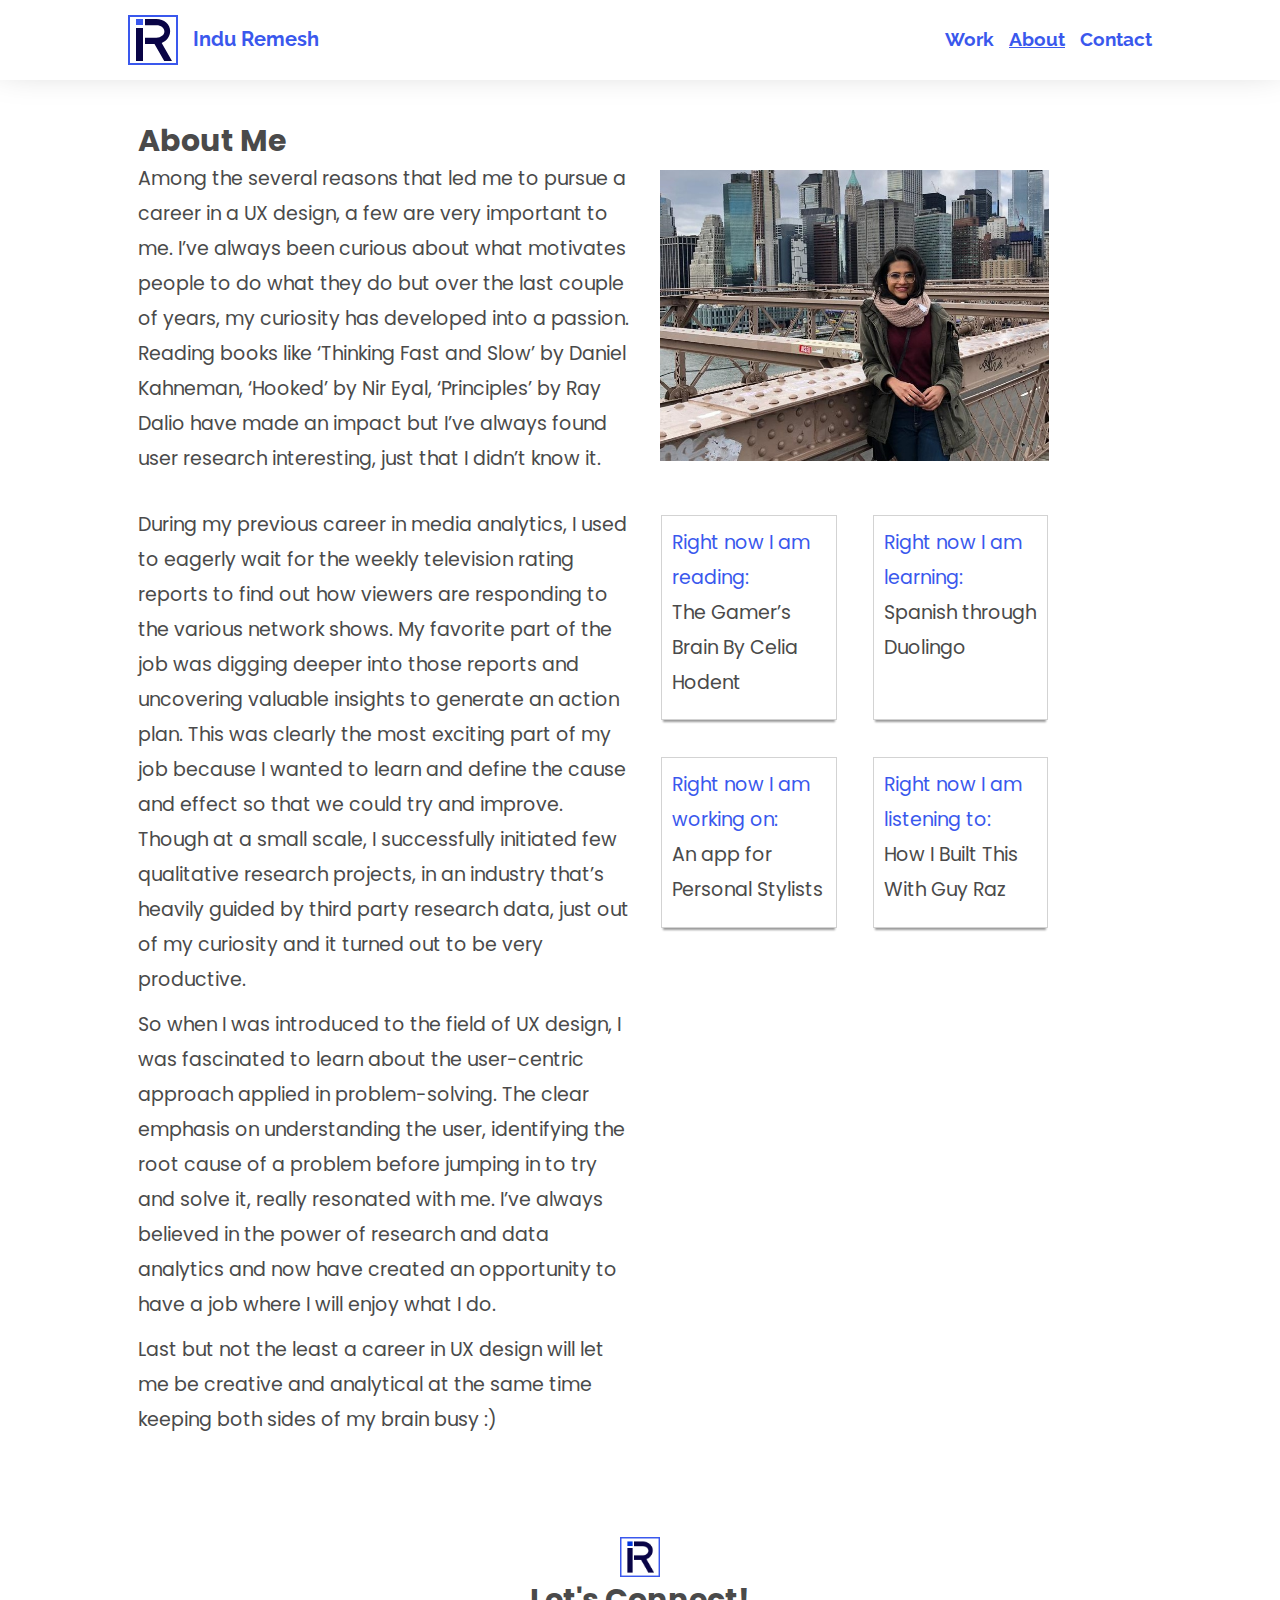
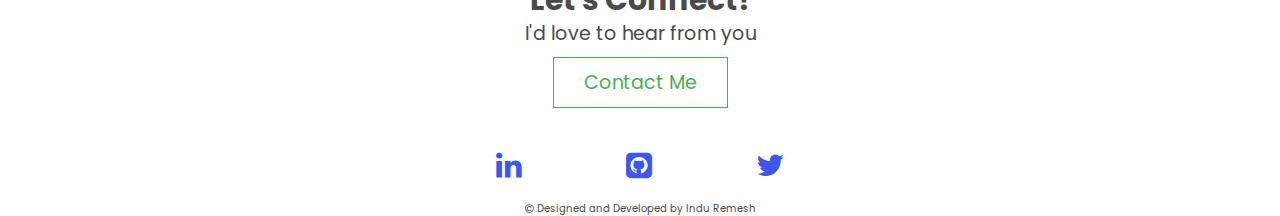
==== commit 347e3c09: "Change downlaod button" ====
--- a/about.html
+++ b/about.html
@@ -111,7 +111,7 @@
         <p>So when I was introduced to the field of UX design, I was fascinated to learn about the user-centric approach applied in problem-solving. The clear emphasis on understanding the user, identifying the root cause of a problem before jumping
           in to try and solve it, really resonated with me. I’ve always believed in the power of research and data analytics and now have created an opportunity to have a job where I will enjoy what I do. </p>
         <p>Last but not the least a career in UX design will let me be creative and analytical at the same time keeping both sides of my brain busy :)</p>
-        <a href="images/resume.pdf" target="_blank"><button class="" name="button">Download Resume</button></a>
+      <!--<a href="images/resume.pdf" target="_blank"><button class="" name="button">Download Resume</button></a>-->
       </div>
       <!-- Right Now Boxes-->
       <div class="secondpartbox">
--- a/css/style.css
+++ b/css/style.css
@@ -7,6 +7,7 @@
   font-size: 10px;
   font-family: "poppins";
   color: #4A4A4A;
+  scroll-behavior: smooth;
 }
 
 h1 {
@@ -45,7 +46,7 @@
 }
 
 .fontawesome {
-  font-size: 20px;
+  font-size: 2.5rem;
 }
 
 .none {
@@ -320,12 +321,20 @@
   margin: 0 auto;
 }
 
+.marginleft {
+  margin-left: 10px;
+}
+
+.marginleftmore{
+  margin-left: 20px;
+}
+
 .personaimage {
   width: 50%;
 }
 
 .papersketchimg, .wireframeimg {
-  width: 80%;
+  width: 95%;
 }
 
 ul.listspace li {
@@ -360,15 +369,23 @@
 /* Footer */
 footer ul {
   display: flex;
-  width: 30%;
   justify-content: space-between;
+  width: 50%;
   margin: 0 auto;
 }
 
 .socialicons {
-  padding: 10px 10px;
-  margin-top: 10px;
-  margin-bottom: 10px;
+
+}
+
+.socialicons li {
+  font-size: 3rem;
+  color: #3A58ED;
+
+}
+
+.socialicons li:hover{
+  color: black;
 }
 
 .cricon {
@@ -660,6 +677,14 @@
   }
 
   /*Case Study */
+  .marginleft {
+    margin-left: 0px;
+  }
+
+  .alignleftformobile{
+    text-align: center;
+  }
+
   .papersketchimg {
     width: 30%;
     margin: 1%;
@@ -825,6 +850,15 @@
   .cricon {
     font-size: 20px;
   }
+
+  footer ul {
+
+    width: 30%;
+
+  }
+
+
+
 }
 
 @media screen and (min-width: 991px) {
@@ -855,6 +889,13 @@
     display: none;
   }
 
+  /* Footer */
+  .socialicons {
+    padding: 10px 10px;
+    margin-top: 10px;
+    margin-bottom: 10px;
+  }
+
   /* Header */
   header.home {
     margin-top: 10px;
@@ -867,8 +908,8 @@
   }
 
   .illustration {
-    margin-left: 12%;
-    margin-right: 12%;
+    margin-left: 13%;
+    margin-right: 13%;
     margin-top: 10px;
     width: 95%;
   }
@@ -880,6 +921,14 @@
   .viewmore {
     text-align: center;
     margin-bottom: 100px;
+  }
+
+  .links li {
+    color: #3A58ED;
+  }
+
+  .links li:hover {
+    color: black;
   }
 
   /* Sticky Menu*/
@@ -905,6 +954,7 @@
 
   .navdirection a {
     font-size: 16px;
+    color: #3A58ED;
     margin-left: 1%;
     margin-right: 1%;
     text-decoration: none;
@@ -912,6 +962,10 @@
     font-family: "Raleway";
   }
 
+  .navdirection a:hover {
+    color: black;
+  }
+
   /* Case Study */
   .tools {
     margin-top: 50px;
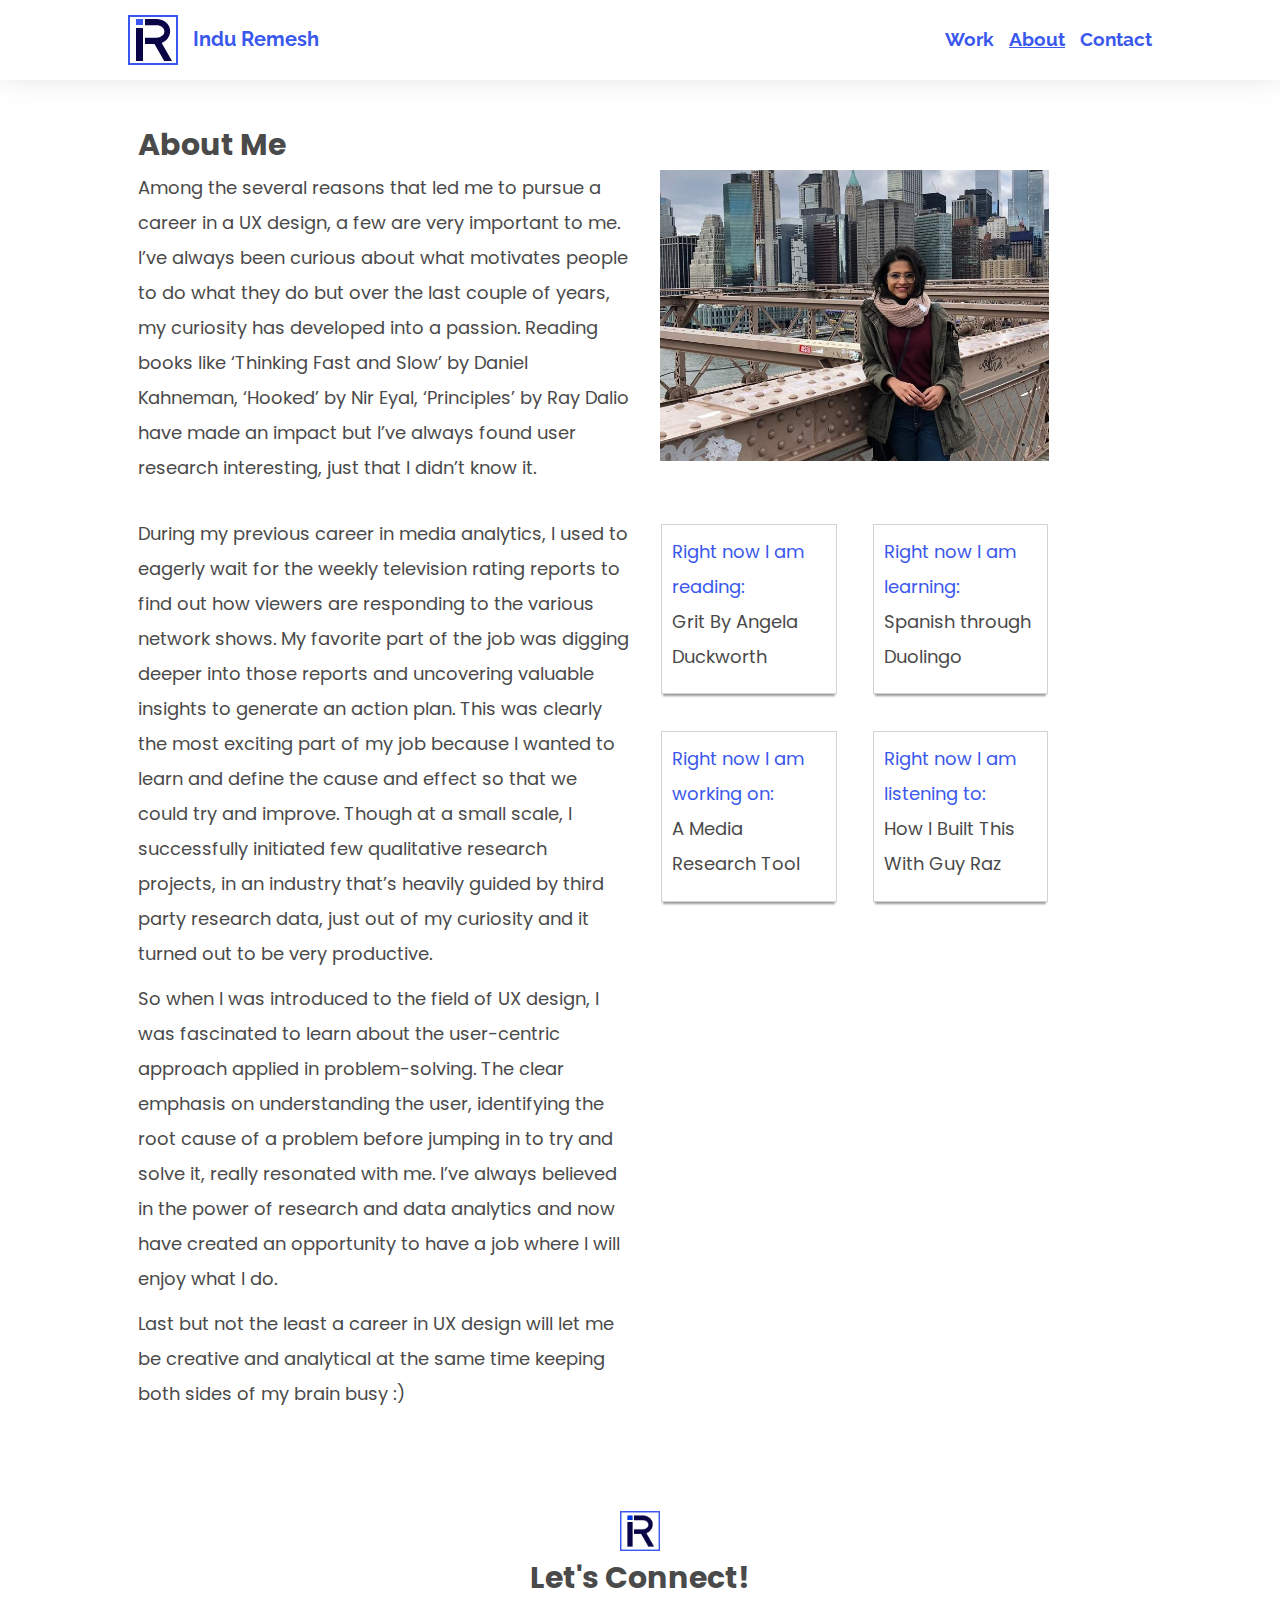
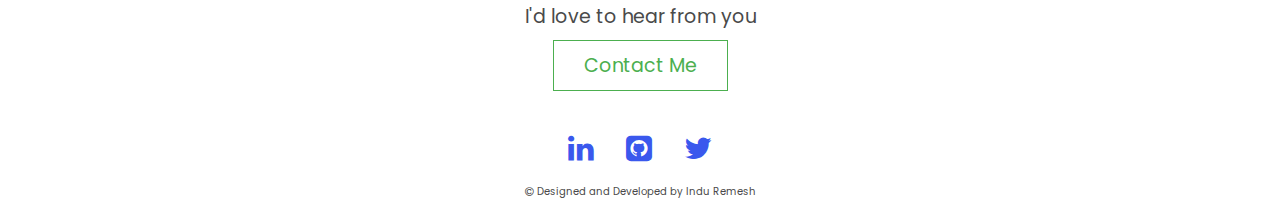
==== commit eb852844: "Add links & Change About me" ====
--- a/about.html
+++ b/about.html
@@ -118,8 +118,8 @@
         <div class="rightnowarea">
           <div class="boxes">
             <div class="box newrightnow">
-              <p><span class="blue">Right now I am reading:</span><br> The Gamer’s Brain
-                By Celia Hodent</p>
+              <p><span class="blue">Right now I am reading:</span><br> Grit
+                By Angela Duckworth</p>
             </div>
             <div class="box newrightnow">
               <p><span class="blue">Right now I am learning:</span><br>Spanish through Duolingo
@@ -128,7 +128,7 @@
           </div>
           <div class="boxes">
             <div class="box newrightnow">
-              <p><span class="blue">Right now I am working on:</span><br>An app for Personal Stylists</p>
+              <p><span class="blue">Right now I am working on:</span><br>A Media Research Tool</p>
             </div>
             <div class="box newrightnow">
               <p><span class="blue">Right now I am listening to:</span><br>How I Built This With Guy Raz </p>
--- a/css/style.css
+++ b/css/style.css
@@ -50,6 +50,10 @@
 }
 
 .none {
+  display: none;
+}
+
+.newnone {
   display: none;
 }
 
@@ -287,6 +291,12 @@
 }
 
 /* Project Card on Homepage */
+.introimg {
+  width: 40%;
+  display: inline-block;
+  margin-right: 5%;
+}
+
 .project {
   width: 90%;
   margin: 0 auto;
@@ -308,6 +318,12 @@
   width: 90%;
 }
 
+.zeal1, .zeal2, .zeal3 {
+  display: inline-block;
+  width: 25%;
+  margin-right: 2%;
+}
+
 /*Case Study*/
 .bgcolor {
   background-color: #D9F6F1;
@@ -325,12 +341,20 @@
   margin-left: 10px;
 }
 
-.marginleftmore{
+.marginleftmore {
   margin-left: 20px;
 }
 
 .personaimage {
-  width: 50%;
+  width: 40%;
+}
+
+.margintopsmall {
+  margin-top: 40px;
+}
+
+.storyboard {
+  width: 90%;
 }
 
 .papersketchimg, .wireframeimg {
@@ -364,6 +388,19 @@
 
 .endbuttons {
   height: 50px;
+}
+
+.zealiewire {
+  width: 30%;
+  margin: 2%;
+}
+
+.zealogo {
+  width: 40%;
+}
+
+.zealmob {
+  width: 70%;
 }
 
 /* Footer */
@@ -374,17 +411,14 @@
   margin: 0 auto;
 }
 
-.socialicons {
-
-}
+.socialicons {}
 
 .socialicons li {
   font-size: 3rem;
   color: #3A58ED;
-
-}
-
-.socialicons li:hover{
+}
+
+.socialicons li:hover {
   color: black;
 }
 
@@ -545,7 +579,7 @@
   }
 
   p {
-    font-size: 1.9rem;
+    font-size: 1.8rem;
     line-height: 3.5rem;
   }
 
@@ -659,13 +693,19 @@
   /* Project Card*/
   .project {
     width: 80%;
-    margin-bottom: 150px;
+    margin-bottom: 80px;
   }
 
   .pro1, .pro2 {
     display: inline-block;
     width: 48%;
     margin-right: 5px;
+  }
+
+  .zeal1, .zeal2, .zeal3 {
+    display: inline-block;
+    width: 25%;
+    margin-right: 2%;
   }
 
   .projectdescription {
@@ -681,7 +721,7 @@
     margin-left: 0px;
   }
 
-  .alignleftformobile{
+  .alignleftformobile {
     text-align: center;
   }
 
@@ -707,13 +747,8 @@
   .personaclass {
     width: 45%;
     display: inline-block;
-    margin: 1%;
-  }
-
-  .personaclass, {
-    width: 45%;
-    display: inline-block;
-    margin: 1%;
+    vertical-align: top;
+    margin: 2%;
   }
 
   .storyandfeature {
@@ -738,6 +773,34 @@
     vertical-align: middle;
   }
 
+  .zealogo {
+    width: 20%;
+    margin-right: 28%;
+  }
+
+  .logotype {
+    width: 50%;
+  }
+
+  .zealogo, .logotype {
+    display: inline-block;
+    vertical-align: middle;
+  }
+
+  .visualzealie {
+    width: 25%;
+    margin-right: 23%;
+  }
+
+  .visualtype {
+    width: 45%;
+  }
+
+  .visualtype, .visualzealie {
+    display: inline-block;
+    vertical-align: middle;
+  }
+
   .typo {
     height: 10px;
   }
@@ -760,6 +823,20 @@
 
   .finalresult1, .finalresult2, .finalresult3 {
     width: 48%;
+    display: inline-block;
+    vertical-align: middle;
+  }
+
+  .zealieresult1 {
+    width: 30%;
+    margin-right: 15%;
+  }
+
+  .zealieresulttype1 {
+    width: 53%;
+  }
+
+  .zealieresult1, .zealieresulttype1 {
     display: inline-block;
     vertical-align: middle;
   }
@@ -827,6 +904,20 @@
 
   .videowidth {
     width: 48%;
+  }
+
+  .videocontrol {
+    width: 20%;
+  }
+
+  .zealieheadcomp {
+    width: 40%;
+    margin-right: 30%;
+  }
+
+  .zealieheadcomp, .videocontrol {
+    display: inline-block;
+    vertical-align: middle;
   }
 
   /* Contact */
@@ -852,13 +943,8 @@
   }
 
   footer ul {
-
-    width: 30%;
-
-  }
-
-
-
+    width: 16%;
+  }
 }
 
 @media screen and (min-width: 991px) {
@@ -887,6 +973,10 @@
 
   .none2 {
     display: none;
+  }
+
+  h2 {
+    line-height: 5rem;
   }
 
   /* Footer */
@@ -967,6 +1057,22 @@
   }
 
   /* Case Study */
+  .desktopwidth {
+    width: 680px;
+  }
+
+  .marginbottom {
+    margin-bottom: 100px;
+  }
+
+  .marginbottomsmall {
+    margin-bottom: 50px;
+  }
+
+  .margintopsmall {
+    margin-top: 60px;
+  }
+
   .tools {
     margin-top: 50px;
   }
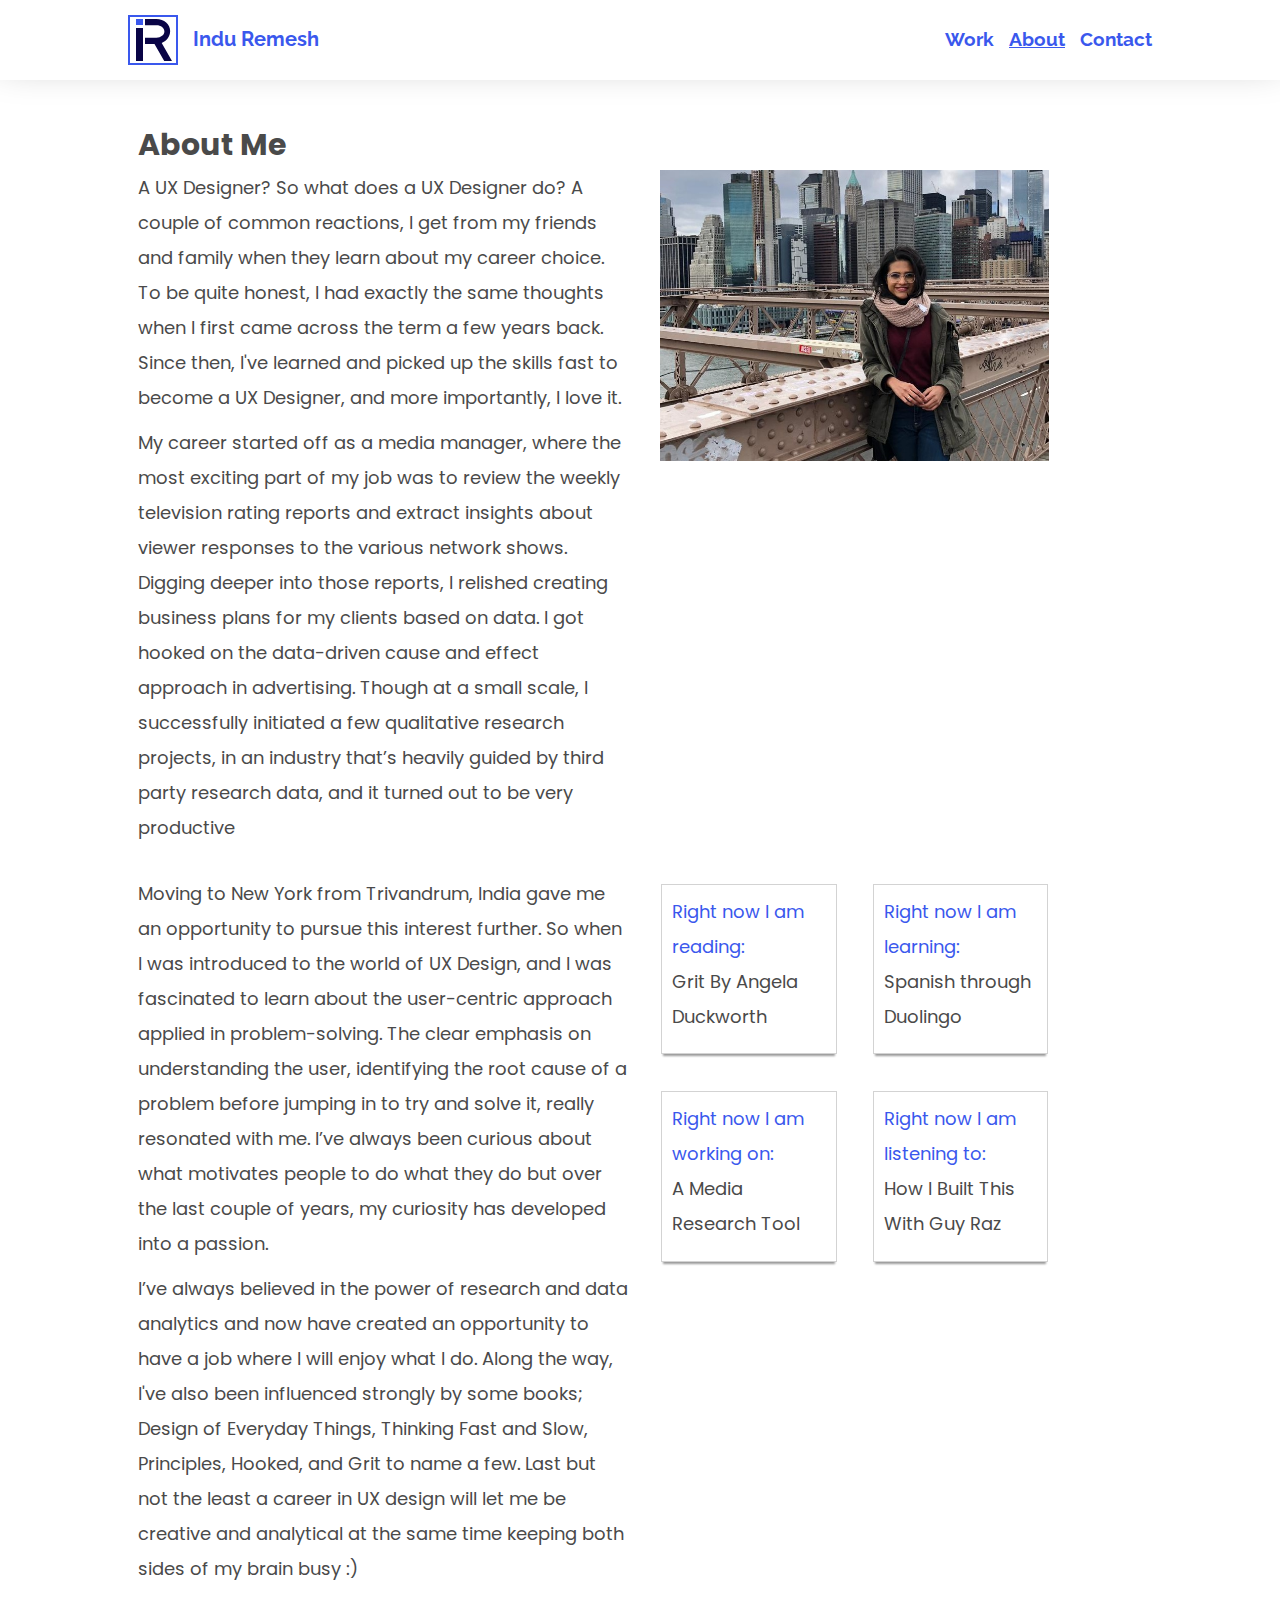
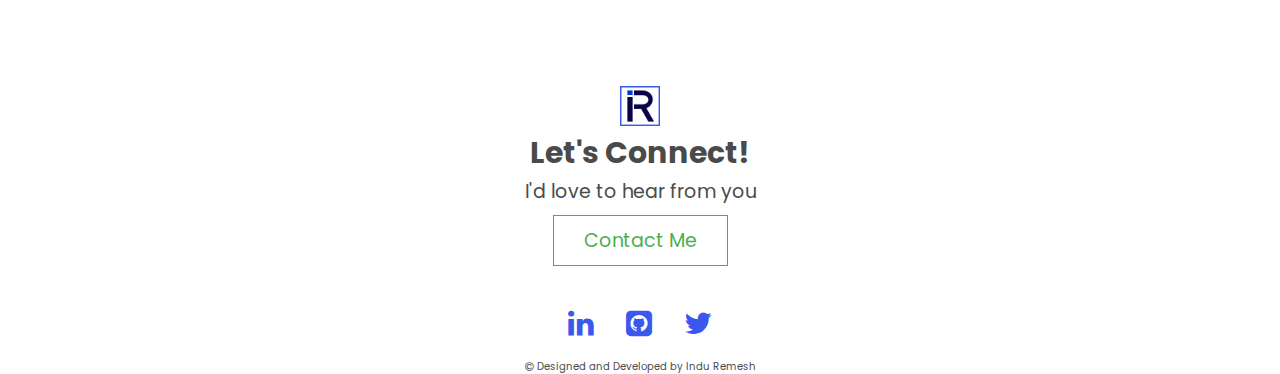
==== commit 68de43f4: "Changes to About Page" ====
--- a/about.html
+++ b/about.html
@@ -92,9 +92,11 @@
       <div class="firstpartabout">
         <h2>About Me</h2>
         <img src="images/induremeshpic.jpg" class="none2 mobpic" alt="My picture">
-        <p>Among the several reasons that led me to pursue a career in a UX design, a few are very important to me.
-          I’ve always been curious about what motivates people to do what they do but over the last couple of years, my curiosity has developed into a passion. Reading books like ‘Thinking Fast and Slow’ by Daniel Kahneman, ‘Hooked’ by Nir Eyal,
-          ‘Principles’ by Ray Dalio have made an impact but I’ve always found user research interesting, just that I didn’t know it.
+        <p>A UX Designer? So what does a UX Designer do? A couple of common reactions, I get from my friends and family when they learn about my career choice. To be quite honest, I had exactly the same thoughts when I first came across the term a
+          few years back. Since then, I've learned and picked up the skills fast to become a UX Designer, and more importantly, I love it. </p>
+        <p>My career started off as a media manager, where the most exciting part of my job was to review the weekly television rating reports and extract insights about viewer responses to the various network shows. Digging deeper into those
+          reports, I relished creating business plans for my clients based on data. I got hooked on the data-driven cause and effect approach in advertising. Though at a small scale, I successfully initiated a few qualitative research projects, in an
+          industry that’s heavily guided by third party research data, and it turned out to be very productive
         </p>
 
       </div>
@@ -104,14 +106,14 @@
       </div>
       <div class="secondpartabout">
 
-        <p>During my previous career in media analytics, I used to eagerly wait for the weekly television rating reports to find out how viewers are responding to the various network shows. My favorite part of the job was digging deeper into those
-          reports and uncovering valuable insights to generate an action plan. This was clearly the most exciting part of my job because I wanted to learn and define the cause and effect so that we could try and improve. Though at a small scale, I
-          successfully initiated few qualitative research projects, in an industry that’s heavily guided by third party research data, just out of my curiosity and it turned out to be very productive.</p>
+        <p>Moving to New York from Trivandrum, India gave me an opportunity to pursue this interest further. So when I was introduced to the world of UX Design, and I was fascinated to learn about the user-centric approach applied in problem-solving.
+          The clear emphasis on understanding the user, identifying the root cause of a problem before jumping in to try and solve it, really resonated with me. I’ve always been curious about what motivates people to do what they do but over the last
+          couple of years, my curiosity has developed into a passion.</p>
 
-        <p>So when I was introduced to the field of UX design, I was fascinated to learn about the user-centric approach applied in problem-solving. The clear emphasis on understanding the user, identifying the root cause of a problem before jumping
-          in to try and solve it, really resonated with me. I’ve always believed in the power of research and data analytics and now have created an opportunity to have a job where I will enjoy what I do. </p>
-        <p>Last but not the least a career in UX design will let me be creative and analytical at the same time keeping both sides of my brain busy :)</p>
-      <!--<a href="images/resume.pdf" target="_blank"><button class="" name="button">Download Resume</button></a>-->
+        <p>I’ve always believed in the power of research and data analytics and now have created an opportunity to have a job where I will enjoy what I do. Along the way, I've also been influenced strongly by some books; Design of Everyday Things,
+          Thinking Fast and Slow, Principles, Hooked, and Grit to name a few. Last but not the least a career in UX design will let me be creative and analytical at the same time keeping both sides of my brain busy :) </p>
+
+        <!--<a href="images/resume.pdf" target="_blank"><button class="" name="button">Download Resume</button></a>-->
       </div>
       <!-- Right Now Boxes-->
       <div class="secondpartbox">
